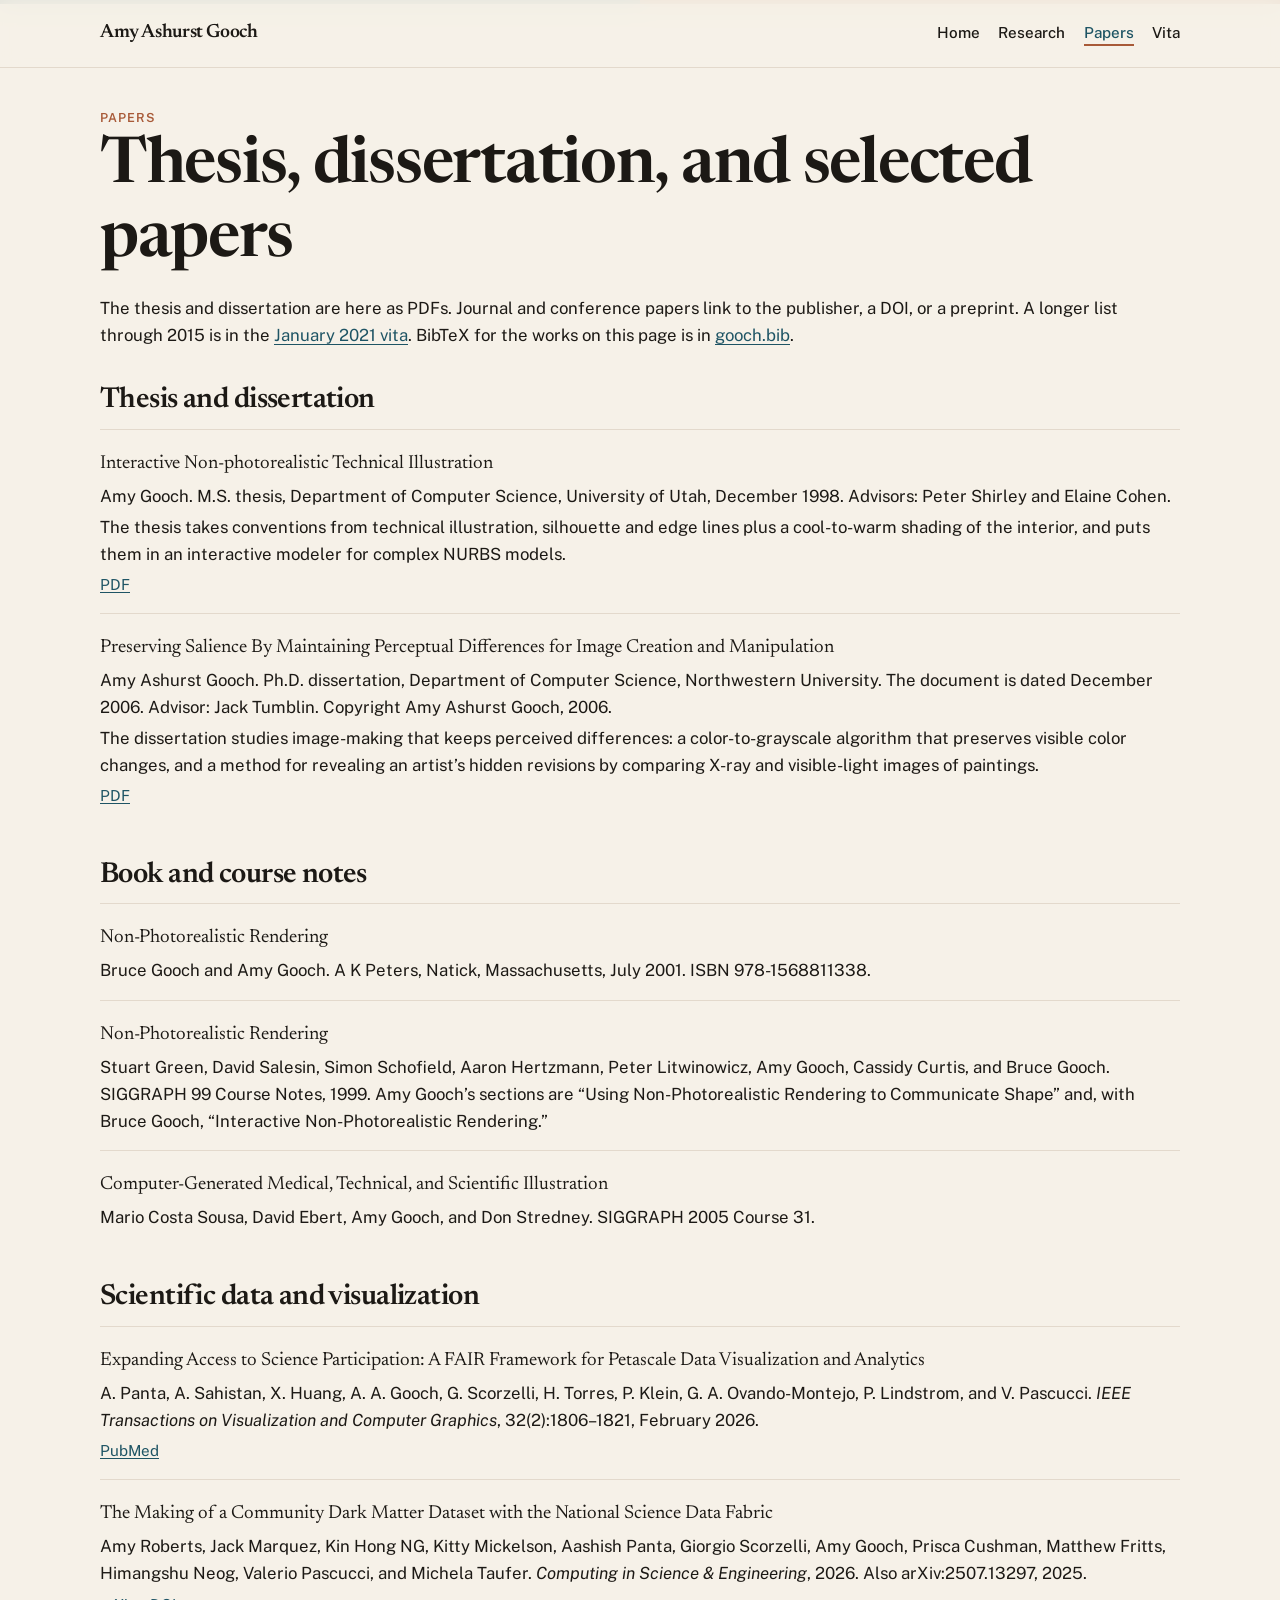
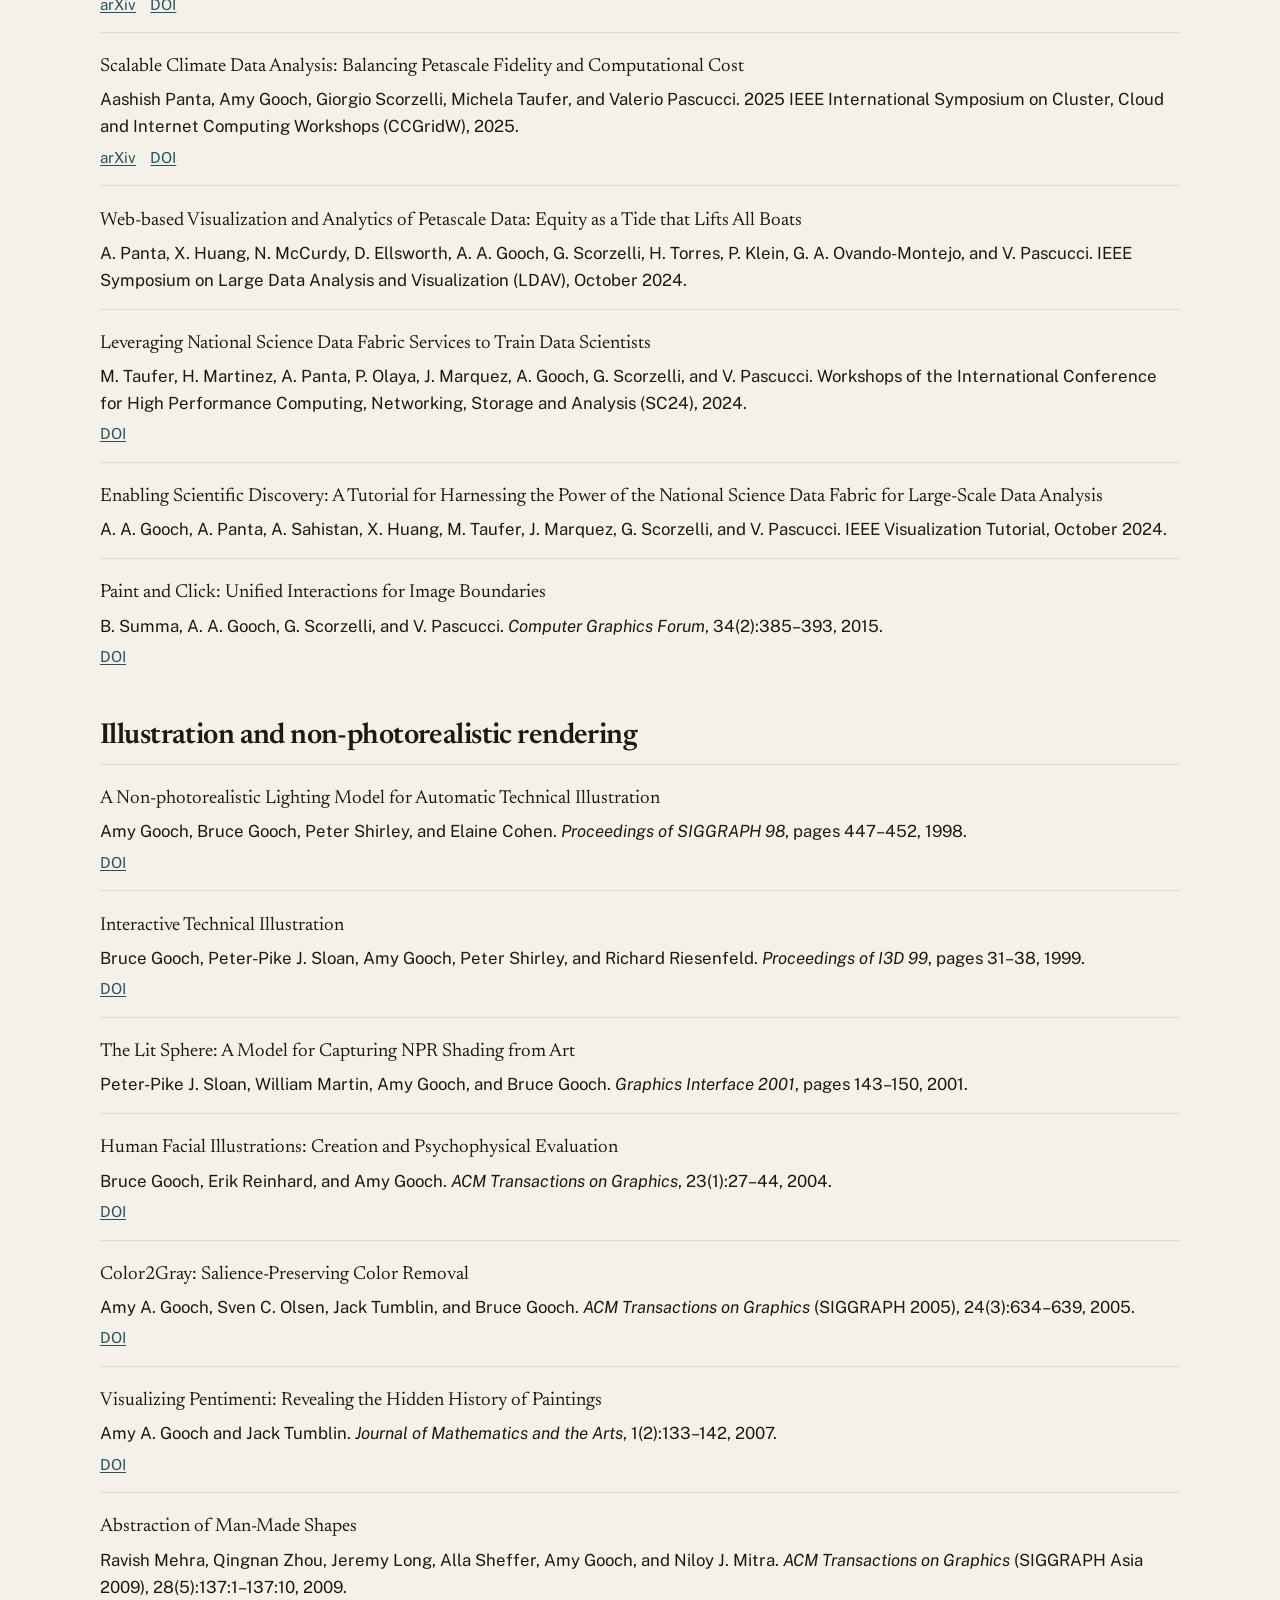
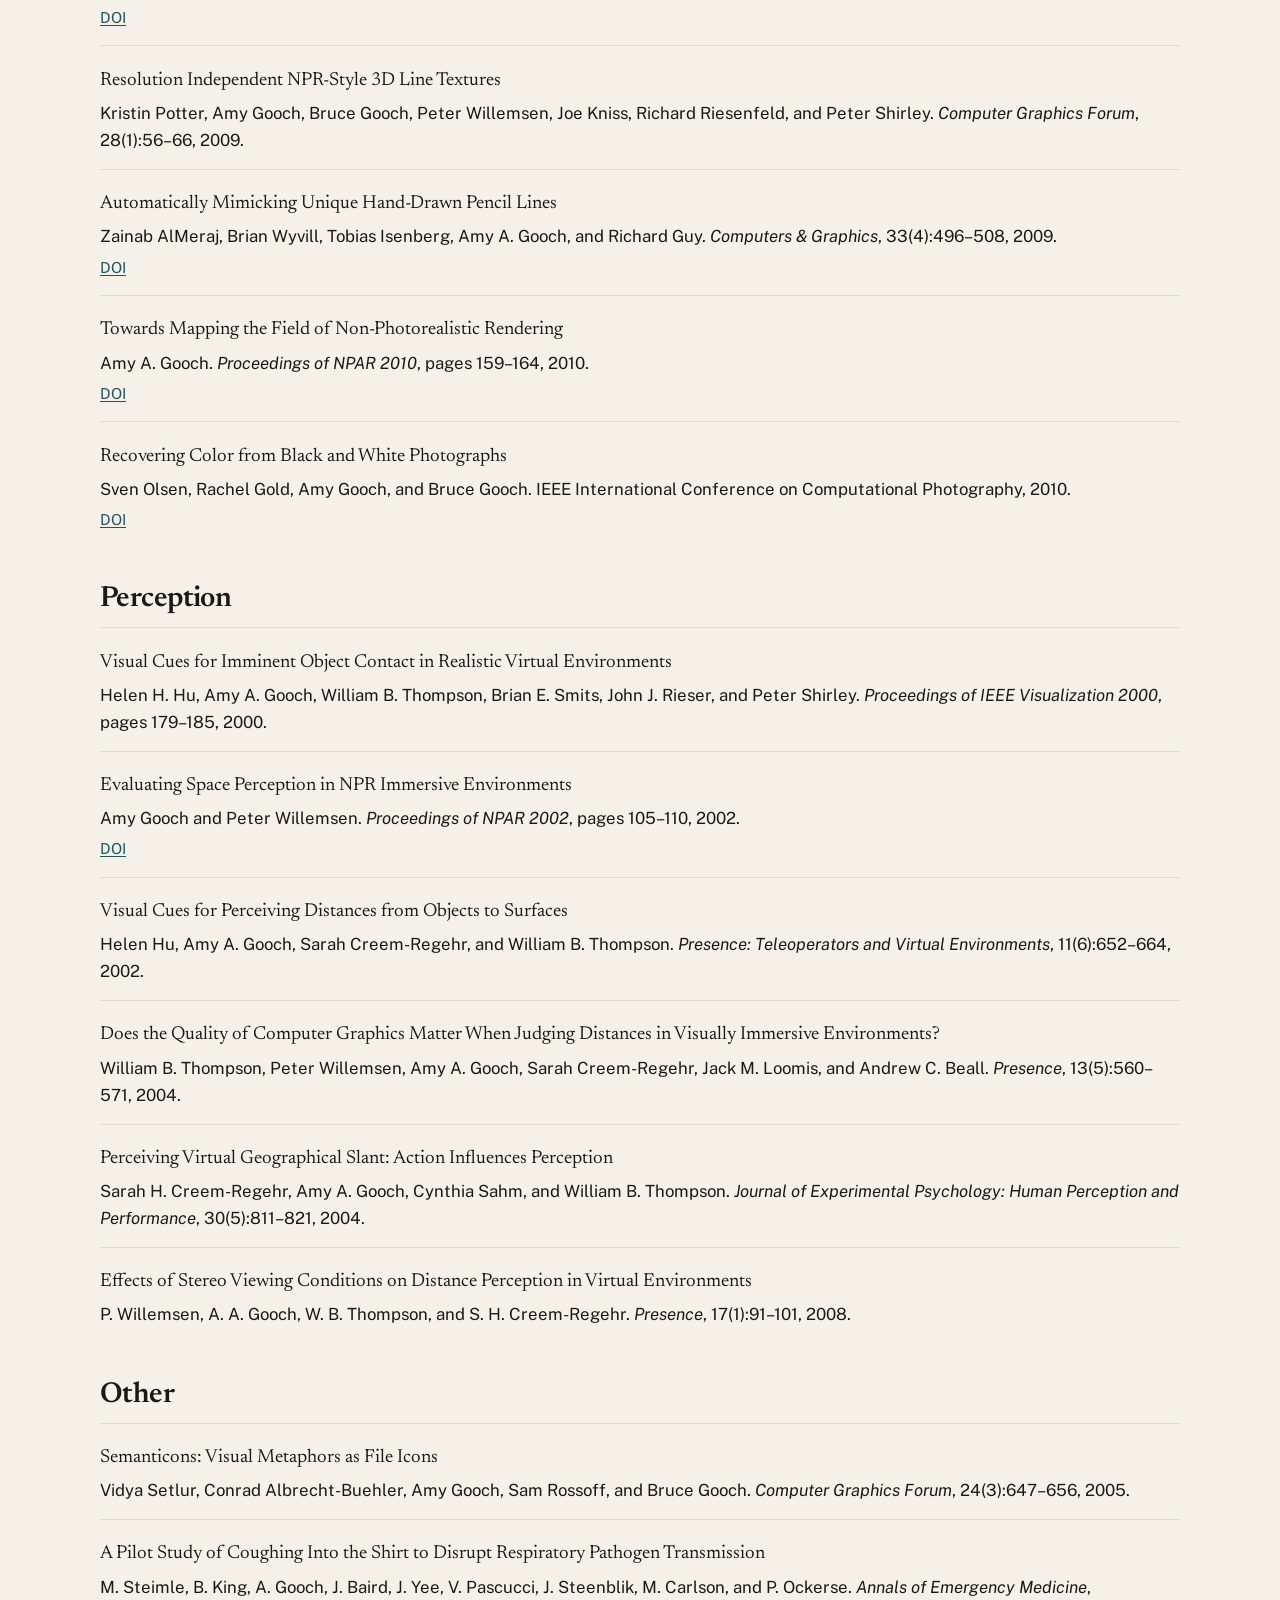
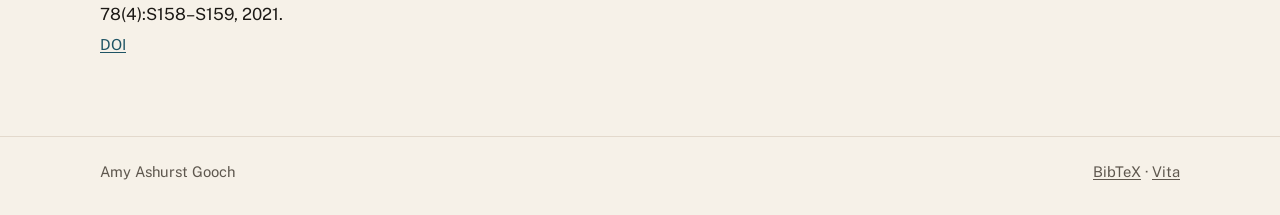
==== papers.html @ 5d3acbeb "Add a personal site with vita, research, thesis, and dissertation. The pages are static HTML so GitH" ====
<!DOCTYPE html>
<html lang="en">
<head>
  <meta charset="utf-8">
  <meta name="viewport" content="width=device-width, initial-scale=1">
  <title>Papers · Amy Ashurst Gooch</title>
  <meta name="description" content="Thesis, dissertation, and selected papers of Amy Ashurst Gooch.">
  <link rel="icon" href="favicon.svg" type="image/svg+xml">
  <link rel="preconnect" href="https://fonts.googleapis.com">
  <link rel="preconnect" href="https://fonts.gstatic.com" crossorigin>
  <link href="https://fonts.googleapis.com/css2?family=Newsreader:ital,opsz,wght@0,6..72,500;0,6..72,600;1,6..72,480&family=Public+Sans:ital,wght@0,400;0,500;0,600;1,400&display=swap" rel="stylesheet">
  <link rel="stylesheet" href="css/site.css">
</head>
<body>
  <a class="skip" href="#content">Skip to content</a>
  <header class="site-header">
    <div class="wrap">
      <a class="brand" href="index.html">Amy Ashurst Gooch</a>
      <nav>
        <a href="index.html">Home</a>
        <a href="research.html">Research</a>
        <a href="papers.html" aria-current="page">Papers</a>
        <a href="vita.html">Vita</a>
      </nav>
    </div>
  </header>

  <main id="content">
    <div class="wrap">
      <p class="kicker">Papers</p>
      <h1>Thesis, dissertation, and selected papers</h1>
      <p>The thesis and dissertation are here as PDFs. Journal and conference papers link to the publisher, a DOI, or a preprint. A longer list through 2015 is in the <a href="files/AmyGooch_Vita_January2021.pdf">January 2021 vita</a>. BibTeX for the works on this page is in <a href="papers/gooch.bib">gooch.bib</a>.</p>

      <h2 id="theses">Thesis and dissertation</h2>

      <article class="paper">
        <p class="title">Interactive Non-photorealistic Technical Illustration</p>
        <p>Amy Gooch. M.S. thesis, Department of Computer Science, University of Utah, December 1998. Advisors: Peter Shirley and Elaine Cohen.</p>
        <p>The thesis takes conventions from technical illustration, silhouette and edge lines plus a cool-to-warm shading of the interior, and puts them in an interactive modeler for complex NURBS models.</p>
        <p class="links"><a href="papers/Gooch_MS_Thesis_1998.pdf">PDF</a></p>
      </article>

      <article class="paper">
        <p class="title">Preserving Salience By Maintaining Perceptual Differences for Image Creation and Manipulation</p>
        <p>Amy Ashurst Gooch. Ph.D. dissertation, Department of Computer Science, Northwestern University. The document is dated December 2006. Advisor: Jack Tumblin. Copyright Amy Ashurst Gooch, 2006.</p>
        <p>The dissertation studies image-making that keeps perceived differences: a color-to-grayscale algorithm that preserves visible color changes, and a method for revealing an artist’s hidden revisions by comparing X-ray and visible-light images of paintings.</p>
        <p class="links"><a href="papers/Gooch_PhD_Dissertation_2006.pdf">PDF</a></p>
      </article>

      <h2 id="books">Book and course notes</h2>

      <article class="paper">
        <p class="title">Non-Photorealistic Rendering</p>
        <p>Bruce Gooch and Amy Gooch. A K Peters, Natick, Massachusetts, July 2001. ISBN 978-1568811338.</p>
      </article>

      <article class="paper">
        <p class="title">Non-Photorealistic Rendering</p>
        <p>Stuart Green, David Salesin, Simon Schofield, Aaron Hertzmann, Peter Litwinowicz, Amy Gooch, Cassidy Curtis, and Bruce Gooch. SIGGRAPH 99 Course Notes, 1999. Amy Gooch’s sections are “Using Non-Photorealistic Rendering to Communicate Shape” and, with Bruce Gooch, “Interactive Non-Photorealistic Rendering.”</p>
      </article>

      <article class="paper">
        <p class="title">Computer-Generated Medical, Technical, and Scientific Illustration</p>
        <p>Mario Costa Sousa, David Ebert, Amy Gooch, and Don Stredney. SIGGRAPH 2005 Course 31.</p>
      </article>

      <h2 id="data">Scientific data and visualization</h2>

      <article class="paper">
        <p class="title">Expanding Access to Science Participation: A FAIR Framework for Petascale Data Visualization and Analytics</p>
        <p>A. Panta, A. Sahistan, X. Huang, A. A. Gooch, G. Scorzelli, H. Torres, P. Klein, G. A. Ovando-Montejo, P. Lindstrom, and V. Pascucci. <em>IEEE Transactions on Visualization and Computer Graphics</em>, 32(2):1806–1821, February 2026.</p>
        <p class="links"><a href="https://pubmed.ncbi.nlm.nih.gov/41379926/">PubMed</a></p>
      </article>

      <article class="paper">
        <p class="title">The Making of a Community Dark Matter Dataset with the National Science Data Fabric</p>
        <p>Amy Roberts, Jack Marquez, Kin Hong NG, Kitty Mickelson, Aashish Panta, Giorgio Scorzelli, Amy Gooch, Prisca Cushman, Matthew Fritts, Himangshu Neog, Valerio Pascucci, and Michela Taufer. <em>Computing in Science &amp; Engineering</em>, 2026. Also arXiv:2507.13297, 2025.</p>
        <p class="links"><a href="https://arxiv.org/abs/2507.13297">arXiv</a><a href="https://doi.org/10.1109/mcse.2026.3708720">DOI</a></p>
      </article>

      <article class="paper">
        <p class="title">Scalable Climate Data Analysis: Balancing Petascale Fidelity and Computational Cost</p>
        <p>Aashish Panta, Amy Gooch, Giorgio Scorzelli, Michela Taufer, and Valerio Pascucci. 2025 IEEE International Symposium on Cluster, Cloud and Internet Computing Workshops (CCGridW), 2025.</p>
        <p class="links"><a href="https://arxiv.org/abs/2507.08006">arXiv</a><a href="https://doi.org/10.1109/CCGRIDW65158.2025.00048">DOI</a></p>
      </article>

      <article class="paper">
        <p class="title">Web-based Visualization and Analytics of Petascale Data: Equity as a Tide that Lifts All Boats</p>
        <p>A. Panta, X. Huang, N. McCurdy, D. Ellsworth, A. A. Gooch, G. Scorzelli, H. Torres, P. Klein, G. A. Ovando-Montejo, and V. Pascucci. IEEE Symposium on Large Data Analysis and Visualization (LDAV), October 2024.</p>
      </article>

      <article class="paper">
        <p class="title">Leveraging National Science Data Fabric Services to Train Data Scientists</p>
        <p>M. Taufer, H. Martinez, A. Panta, P. Olaya, J. Marquez, A. Gooch, G. Scorzelli, and V. Pascucci. Workshops of the International Conference for High Performance Computing, Networking, Storage and Analysis (SC24), 2024.</p>
        <p class="links"><a href="https://doi.org/10.1109/SCW63240.2024.00053">DOI</a></p>
      </article>

      <article class="paper">
        <p class="title">Enabling Scientific Discovery: A Tutorial for Harnessing the Power of the National Science Data Fabric for Large-Scale Data Analysis</p>
        <p>A. A. Gooch, A. Panta, A. Sahistan, X. Huang, M. Taufer, J. Marquez, G. Scorzelli, and V. Pascucci. IEEE Visualization Tutorial, October 2024.</p>
      </article>

      <article class="paper">
        <p class="title">Paint and Click: Unified Interactions for Image Boundaries</p>
        <p>B. Summa, A. A. Gooch, G. Scorzelli, and V. Pascucci. <em>Computer Graphics Forum</em>, 34(2):385–393, 2015.</p>
        <p class="links"><a href="https://doi.org/10.1111/cgf.12568">DOI</a></p>
      </article>

      <h2 id="npr">Illustration and non-photorealistic rendering</h2>

      <article class="paper">
        <p class="title">A Non-photorealistic Lighting Model for Automatic Technical Illustration</p>
        <p>Amy Gooch, Bruce Gooch, Peter Shirley, and Elaine Cohen. <em>Proceedings of SIGGRAPH 98</em>, pages 447–452, 1998.</p>
        <p class="links"><a href="https://doi.org/10.1145/280814.280950">DOI</a></p>
      </article>

      <article class="paper">
        <p class="title">Interactive Technical Illustration</p>
        <p>Bruce Gooch, Peter-Pike J. Sloan, Amy Gooch, Peter Shirley, and Richard Riesenfeld. <em>Proceedings of I3D 99</em>, pages 31–38, 1999.</p>
        <p class="links"><a href="https://doi.org/10.1145/300523.300526">DOI</a></p>
      </article>

      <article class="paper">
        <p class="title">The Lit Sphere: A Model for Capturing NPR Shading from Art</p>
        <p>Peter-Pike J. Sloan, William Martin, Amy Gooch, and Bruce Gooch. <em>Graphics Interface 2001</em>, pages 143–150, 2001.</p>
      </article>

      <article class="paper">
        <p class="title">Human Facial Illustrations: Creation and Psychophysical Evaluation</p>
        <p>Bruce Gooch, Erik Reinhard, and Amy Gooch. <em>ACM Transactions on Graphics</em>, 23(1):27–44, 2004.</p>
        <p class="links"><a href="https://doi.org/10.1145/966131.966133">DOI</a></p>
      </article>

      <article class="paper">
        <p class="title">Color2Gray: Salience-Preserving Color Removal</p>
        <p>Amy A. Gooch, Sven C. Olsen, Jack Tumblin, and Bruce Gooch. <em>ACM Transactions on Graphics</em> (SIGGRAPH 2005), 24(3):634–639, 2005.</p>
        <p class="links"><a href="https://doi.org/10.1145/1073204.1073241">DOI</a></p>
      </article>

      <article class="paper">
        <p class="title">Visualizing Pentimenti: Revealing the Hidden History of Paintings</p>
        <p>Amy A. Gooch and Jack Tumblin. <em>Journal of Mathematics and the Arts</em>, 1(2):133–142, 2007.</p>
        <p class="links"><a href="https://doi.org/10.1080/17513470701508946">DOI</a></p>
      </article>

      <article class="paper">
        <p class="title">Abstraction of Man-Made Shapes</p>
        <p>Ravish Mehra, Qingnan Zhou, Jeremy Long, Alla Sheffer, Amy Gooch, and Niloy J. Mitra. <em>ACM Transactions on Graphics</em> (SIGGRAPH Asia 2009), 28(5):137:1–137:10, 2009.</p>
        <p class="links"><a href="https://doi.org/10.1145/1618452.1618483">DOI</a></p>
      </article>

      <article class="paper">
        <p class="title">Resolution Independent NPR-Style 3D Line Textures</p>
        <p>Kristin Potter, Amy Gooch, Bruce Gooch, Peter Willemsen, Joe Kniss, Richard Riesenfeld, and Peter Shirley. <em>Computer Graphics Forum</em>, 28(1):56–66, 2009.</p>
      </article>

      <article class="paper">
        <p class="title">Automatically Mimicking Unique Hand-Drawn Pencil Lines</p>
        <p>Zainab AlMeraj, Brian Wyvill, Tobias Isenberg, Amy A. Gooch, and Richard Guy. <em>Computers &amp; Graphics</em>, 33(4):496–508, 2009.</p>
        <p class="links"><a href="https://doi.org/10.1016/j.cag.2009.04.004">DOI</a></p>
      </article>

      <article class="paper">
        <p class="title">Towards Mapping the Field of Non-Photorealistic Rendering</p>
        <p>Amy A. Gooch. <em>Proceedings of NPAR 2010</em>, pages 159–164, 2010.</p>
        <p class="links"><a href="https://doi.org/10.1145/1809939.1809958">DOI</a></p>
      </article>

      <article class="paper">
        <p class="title">Recovering Color from Black and White Photographs</p>
        <p>Sven Olsen, Rachel Gold, Amy Gooch, and Bruce Gooch. IEEE International Conference on Computational Photography, 2010.</p>
        <p class="links"><a href="https://doi.org/10.1109/ICCPHOT.2010.5585088">DOI</a></p>
      </article>

      <h2 id="perception">Perception</h2>

      <article class="paper">
        <p class="title">Visual Cues for Imminent Object Contact in Realistic Virtual Environments</p>
        <p>Helen H. Hu, Amy A. Gooch, William B. Thompson, Brian E. Smits, John J. Rieser, and Peter Shirley. <em>Proceedings of IEEE Visualization 2000</em>, pages 179–185, 2000.</p>
      </article>

      <article class="paper">
        <p class="title">Evaluating Space Perception in NPR Immersive Environments</p>
        <p>Amy Gooch and Peter Willemsen. <em>Proceedings of NPAR 2002</em>, pages 105–110, 2002.</p>
        <p class="links"><a href="https://doi.org/10.1145/508530.508549">DOI</a></p>
      </article>

      <article class="paper">
        <p class="title">Visual Cues for Perceiving Distances from Objects to Surfaces</p>
        <p>Helen Hu, Amy A. Gooch, Sarah Creem-Regehr, and William B. Thompson. <em>Presence: Teleoperators and Virtual Environments</em>, 11(6):652–664, 2002.</p>
      </article>

      <article class="paper">
        <p class="title">Does the Quality of Computer Graphics Matter When Judging Distances in Visually Immersive Environments?</p>
        <p>William B. Thompson, Peter Willemsen, Amy A. Gooch, Sarah Creem-Regehr, Jack M. Loomis, and Andrew C. Beall. <em>Presence</em>, 13(5):560–571, 2004.</p>
      </article>

      <article class="paper">
        <p class="title">Perceiving Virtual Geographical Slant: Action Influences Perception</p>
        <p>Sarah H. Creem-Regehr, Amy A. Gooch, Cynthia Sahm, and William B. Thompson. <em>Journal of Experimental Psychology: Human Perception and Performance</em>, 30(5):811–821, 2004.</p>
      </article>

      <article class="paper">
        <p class="title">Effects of Stereo Viewing Conditions on Distance Perception in Virtual Environments</p>
        <p>P. Willemsen, A. A. Gooch, W. B. Thompson, and S. H. Creem-Regehr. <em>Presence</em>, 17(1):91–101, 2008.</p>
      </article>

      <h2 id="other">Other</h2>

      <article class="paper">
        <p class="title">Semanticons: Visual Metaphors as File Icons</p>
        <p>Vidya Setlur, Conrad Albrecht-Buehler, Amy Gooch, Sam Rossoff, and Bruce Gooch. <em>Computer Graphics Forum</em>, 24(3):647–656, 2005.</p>
      </article>

      <article class="paper">
        <p class="title">A Pilot Study of Coughing Into the Shirt to Disrupt Respiratory Pathogen Transmission</p>
        <p>M. Steimle, B. King, A. Gooch, J. Baird, J. Yee, V. Pascucci, J. Steenblik, M. Carlson, and P. Ockerse. <em>Annals of Emergency Medicine</em>, 78(4):S158–S159, 2021.</p>
        <p class="links"><a href="https://doi.org/10.1016/j.annemergmed.2021.09.409">DOI</a></p>
      </article>
    </div>
  </main>

  <footer>
    <div class="wrap">
      <span>Amy Ashurst Gooch</span>
      <span><a href="papers/gooch.bib">BibTeX</a> · <a href="vita.html">Vita</a></span>
    </div>
  </footer>
</body>
</html>
---- css/site.css ----
:root {
  --ink: #1c1915;
  --muted: #5e574e;
  --paper: #f6f1e8;
  --card: #fffdf8;
  --line: #e3d9cc;
  --cool: #1e5464;
  --warm: #a85a38;
  --cool-soft: #e7f0f2;
  --shadow: 0 16px 40px rgba(48, 32, 16, 0.06);
  --serif: "Newsreader", "Iowan Old Style", Palatino, "Palatino Linotype", serif;
  --sans: "Public Sans", "Avenir Next", "Segoe UI", sans-serif;
  --max: 1080px;
}

* { box-sizing: border-box; }

html { scroll-behavior: smooth; }

body {
  margin: 0;
  color: var(--ink);
  background:
    linear-gradient(90deg, var(--cool) 0 50%, var(--warm) 50% 100%) top / 100% 4px no-repeat,
    var(--paper);
  font-family: var(--sans);
  font-size: 1.05rem;
  line-height: 1.6;
}

a { color: var(--cool); text-underline-offset: 0.16em; }
a:hover { color: var(--warm); }

img { max-width: 100%; height: auto; display: block; }

.skip {
  position: absolute;
  left: 1rem;
  top: -4rem;
  background: var(--ink);
  color: white;
  padding: 0.5rem 0.8rem;
  z-index: 10;
}
.skip:focus { top: 0.5rem; }

.wrap {
  width: min(var(--max), calc(100% - 2.4rem));
  margin: 0 auto;
}

.site-header {
  position: sticky;
  top: 0;
  z-index: 5;
  background: rgba(246, 241, 232, 0.92);
  backdrop-filter: blur(10px);
  border-bottom: 1px solid var(--line);
}

.site-header .wrap {
  display: flex;
  align-items: center;
  justify-content: space-between;
  gap: 1rem;
  min-height: 4.2rem;
}

.brand {
  font-family: var(--serif);
  font-weight: 600;
  color: var(--ink);
  text-decoration: none;
  letter-spacing: -0.02em;
  font-size: 1.2rem;
}

nav { display: flex; gap: 1.15rem; flex-wrap: wrap; }
nav a {
  color: var(--ink);
  text-decoration: none;
  font-size: 0.95rem;
  font-weight: 500;
}
nav a[aria-current="page"] {
  color: var(--cool);
  box-shadow: inset 0 -2px 0 var(--warm);
}

main { padding: 2.5rem 0 4rem; }

h1, h2, h3 {
  font-family: var(--serif);
  font-weight: 600;
  letter-spacing: -0.02em;
  line-height: 1.15;
}

h1 { font-size: clamp(2.4rem, 5vw, 4.2rem); margin: 0.2rem 0 0.6rem; }
h2 { font-size: 1.8rem; margin: 2.2rem 0 0.7rem; }
h3 { font-size: 1.25rem; margin: 1.4rem 0 0.4rem; }

.kicker {
  margin: 0;
  color: var(--warm);
  font-weight: 600;
  letter-spacing: 0.08em;
  text-transform: uppercase;
  font-size: 0.78rem;
}

.lede, .role { font-family: var(--serif); font-size: 1.35rem; line-height: 1.4; }
.role { margin: 0 0 1rem; color: var(--muted); }

.hero {
  display: grid;
  grid-template-columns: 220px 1fr;
  gap: 2.2rem;
  align-items: start;
}

.portrait {
  width: 220px;
  border-radius: 8px;
  box-shadow: var(--shadow);
  background: var(--card);
}

.contacts { display: flex; flex-wrap: wrap; gap: 0.4rem 1rem; margin: 1.1rem 0; }
.contacts a { font-weight: 500; }

.actions { display: flex; flex-wrap: wrap; gap: 0.6rem; margin-top: 0.4rem; }
.button {
  display: inline-block;
  background: var(--cool);
  color: white;
  text-decoration: none;
  padding: 0.55rem 0.9rem;
  border-radius: 999px;
  font-weight: 600;
  font-size: 0.95rem;
}
.button:hover { background: var(--ink); color: white; }
.button.secondary { background: transparent; color: var(--cool); border: 1px solid var(--cool); }
.button.secondary:hover { background: var(--cool); color: white; }

.cards, .doc-grid, .split {
  display: grid;
  gap: 1rem;
}
.cards, .doc-grid { grid-template-columns: repeat(3, 1fr); }
.split { grid-template-columns: 1fr 1fr; margin-top: 0.6rem; }

.card, .doc, .panel {
  background: var(--card);
  border: 1px solid var(--line);
  border-radius: 12px;
  padding: 1.1rem 1.2rem 1.2rem;
  box-shadow: var(--shadow);
}
.card h2, .panel h2, .doc h2 { margin-top: 0; }
.card p:last-child, .doc p:last-child { margin-bottom: 0; }

.triptych {
  margin: 1.4rem 0 0.4rem;
  display: grid;
  grid-template-columns: repeat(3, 1fr);
  gap: 0.7rem;
  background: var(--card);
  border: 1px solid var(--line);
  border-radius: 12px;
  padding: 0.8rem;
}
.triptych img { width: 100%; border-radius: 6px; }
.triptych figcaption, figure caption, .caption {
  color: var(--muted);
  font-size: 0.92rem;
}
.triptych div figcaption { margin-top: 0.35rem; text-align: center; font-size: 0.85rem; }
.figure-note { margin-top: 0.45rem; }

.wide-figure {
  margin: 1rem 0;
  background: var(--card);
  border: 1px solid var(--line);
  border-radius: 12px;
  padding: 0.8rem;
}
.wide-figure img { width: 100%; border-radius: 6px; }

.entry {
  display: grid;
  grid-template-columns: 9.5rem 1fr;
  gap: 1rem;
  padding: 0.95rem 0;
  border-top: 1px solid var(--line);
}
.when { color: var(--muted); font-variant-numeric: tabular-nums; font-size: 0.95rem; }
.entry h3 { margin: 0 0 0.15rem; }
.entry p { margin: 0.25rem 0 0; }
.where { color: var(--muted); }

.paper {
  padding: 0.95rem 0;
  border-top: 1px solid var(--line);
}
.paper p { margin: 0.25rem 0 0; }
.paper .links { margin-top: 0.35rem; font-size: 0.95rem; }
.paper .links a { margin-right: 0.9rem; white-space: nowrap; }
.title { font-family: var(--serif); font-size: 1.18rem; }

.note {
  background: var(--cool-soft);
  border-radius: 12px;
  padding: 0.9rem 1rem;
  color: var(--ink);
}

footer {
  border-top: 1px solid var(--line);
  padding: 1.4rem 0 2rem;
  color: var(--muted);
  font-size: 0.92rem;
}
footer .wrap { display: flex; justify-content: space-between; gap: 1rem; flex-wrap: wrap; }
footer a { color: var(--muted); }

@media (max-width: 800px) {
  .hero, .cards, .doc-grid, .split, .triptych, .entry {
    grid-template-columns: 1fr;
  }
  .portrait { width: min(220px, 60%); }
  .site-header .wrap { align-items: flex-start; flex-direction: column; padding: 0.7rem 0; }
}

@media print {
  .site-header, footer, .actions, .skip { display: none; }
  body { background: white; }
  a { color: black; text-decoration: none; }
}
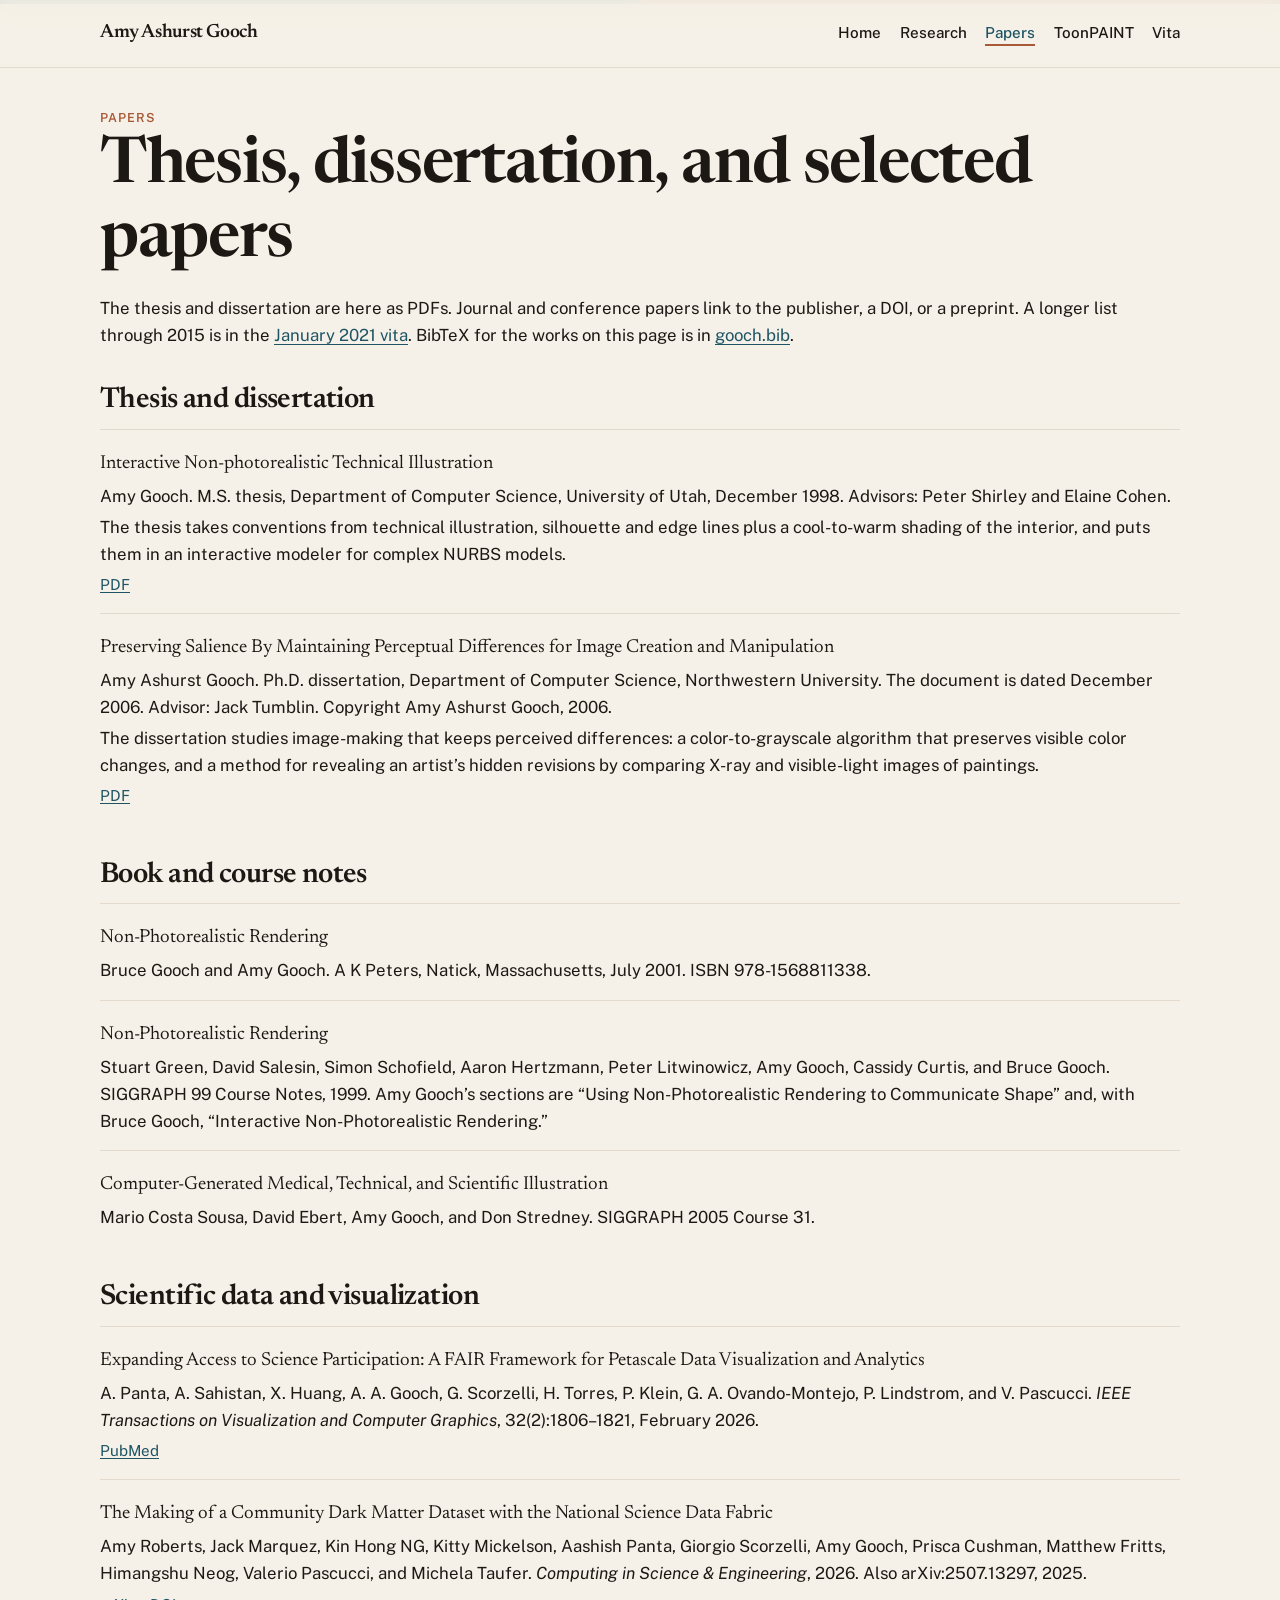
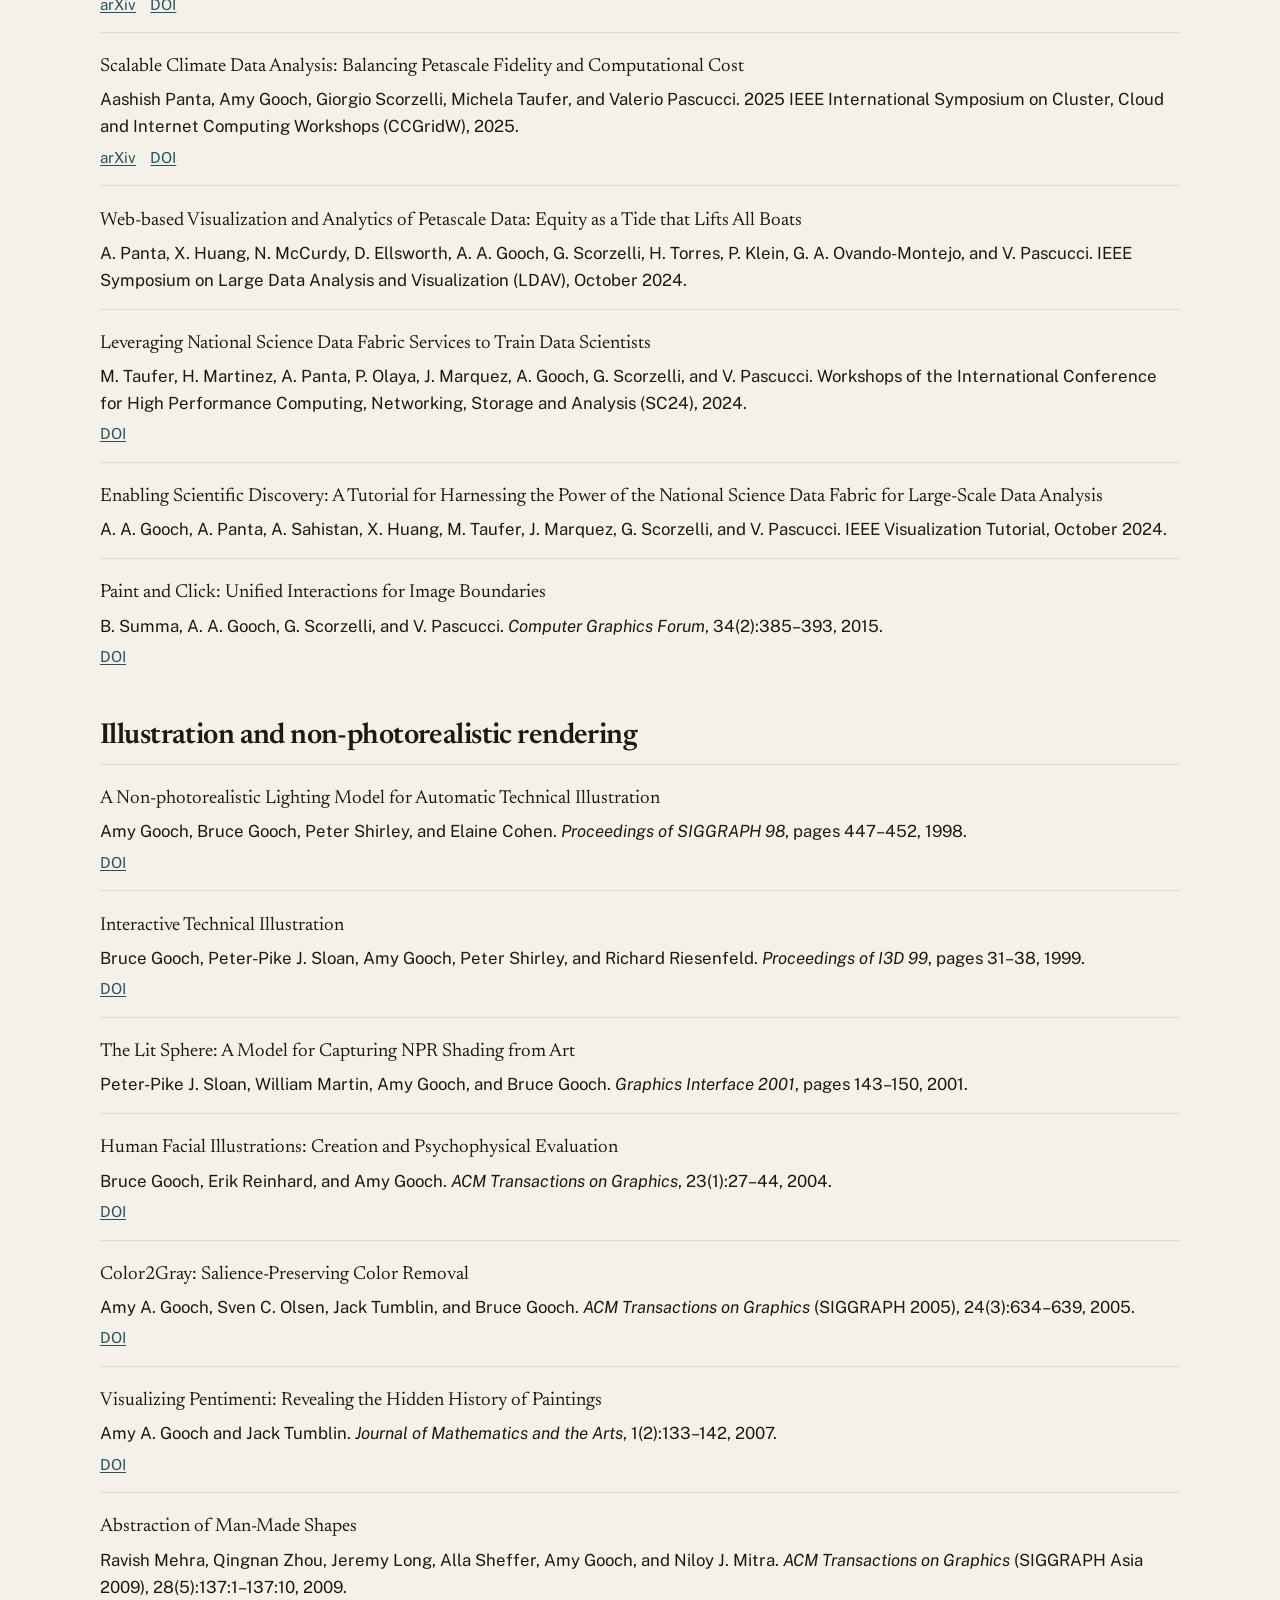
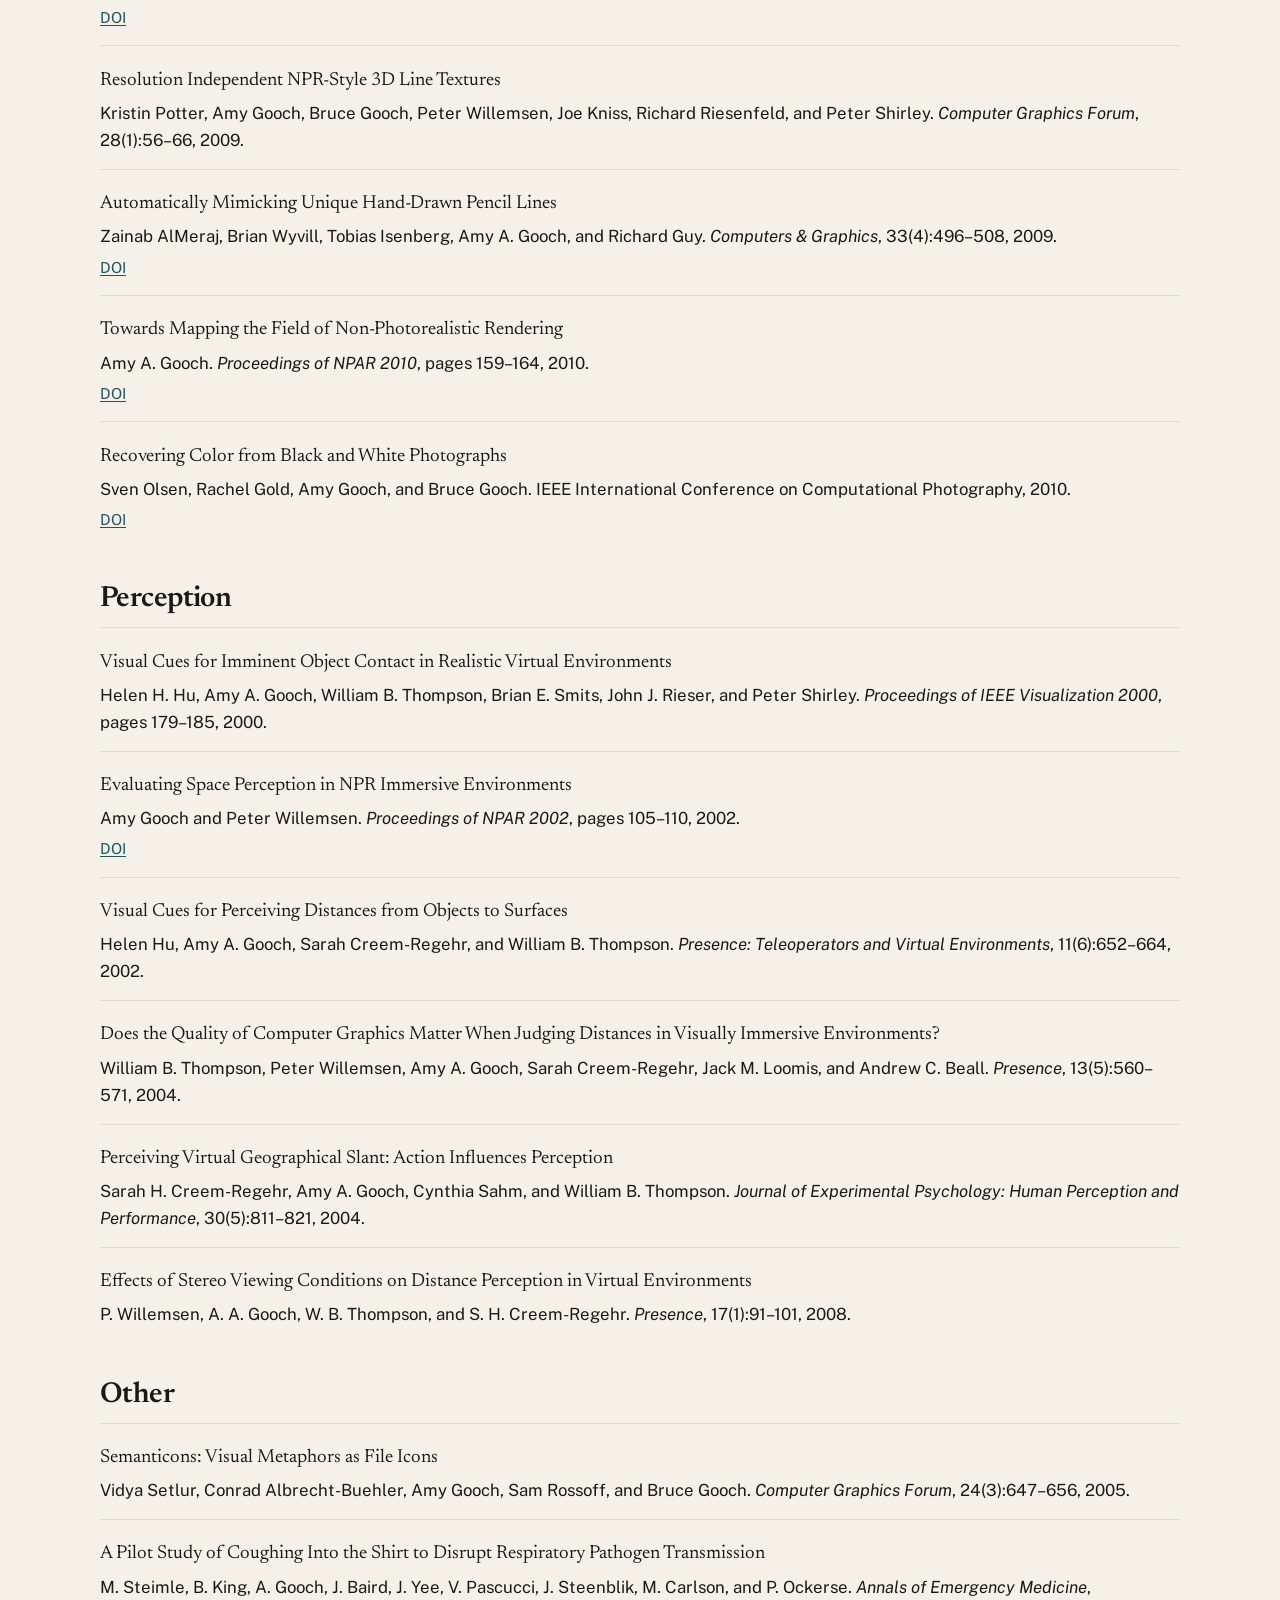
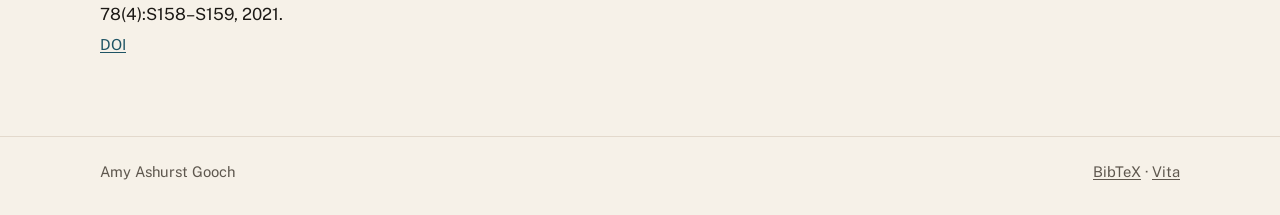
==== commit 5f7d777c: "Add a ToonPAINT page to the site navigation. The page describes the Insatiable Genius app and links " ====
--- a/papers.html
+++ b/papers.html
@@ -20,6 +20,7 @@
         <a href="index.html">Home</a>
         <a href="research.html">Research</a>
         <a href="papers.html" aria-current="page">Papers</a>
+        <a href="toonpaint.html">ToonPAINT</a>
         <a href="vita.html">Vita</a>
       </nav>
     </div>
--- a/css/site.css
+++ b/css/site.css
@@ -179,6 +179,23 @@
 .triptych div figcaption { margin-top: 0.35rem; text-align: center; font-size: 0.85rem; }
 .figure-note { margin-top: 0.45rem; }
 
+.shots {
+  display: grid;
+  grid-template-columns: repeat(2, minmax(0, 280px));
+  gap: 1.2rem;
+  margin: 1.2rem 0 0.4rem;
+}
+.shots img {
+  width: 100%;
+  border-radius: 22px;
+  border: 1px solid var(--line);
+  box-shadow: var(--shadow);
+  background: white;
+}
+.shots figcaption { margin-top: 0.45rem; }
+.features { margin: 0.4rem 0 0; padding-left: 1.15rem; }
+.features li { margin: 0.35rem 0; }
+
 .wide-figure {
   margin: 1rem 0;
   background: var(--card);
@@ -226,9 +243,10 @@
 footer a { color: var(--muted); }
 
 @media (max-width: 800px) {
-  .hero, .cards, .doc-grid, .split, .triptych, .entry {
+  .hero, .cards, .doc-grid, .split, .triptych, .entry, .shots {
     grid-template-columns: 1fr;
   }
+  .shots { max-width: 280px; }
   .portrait { width: min(220px, 60%); }
   .site-header .wrap { align-items: flex-start; flex-direction: column; padding: 0.7rem 0; }
 }
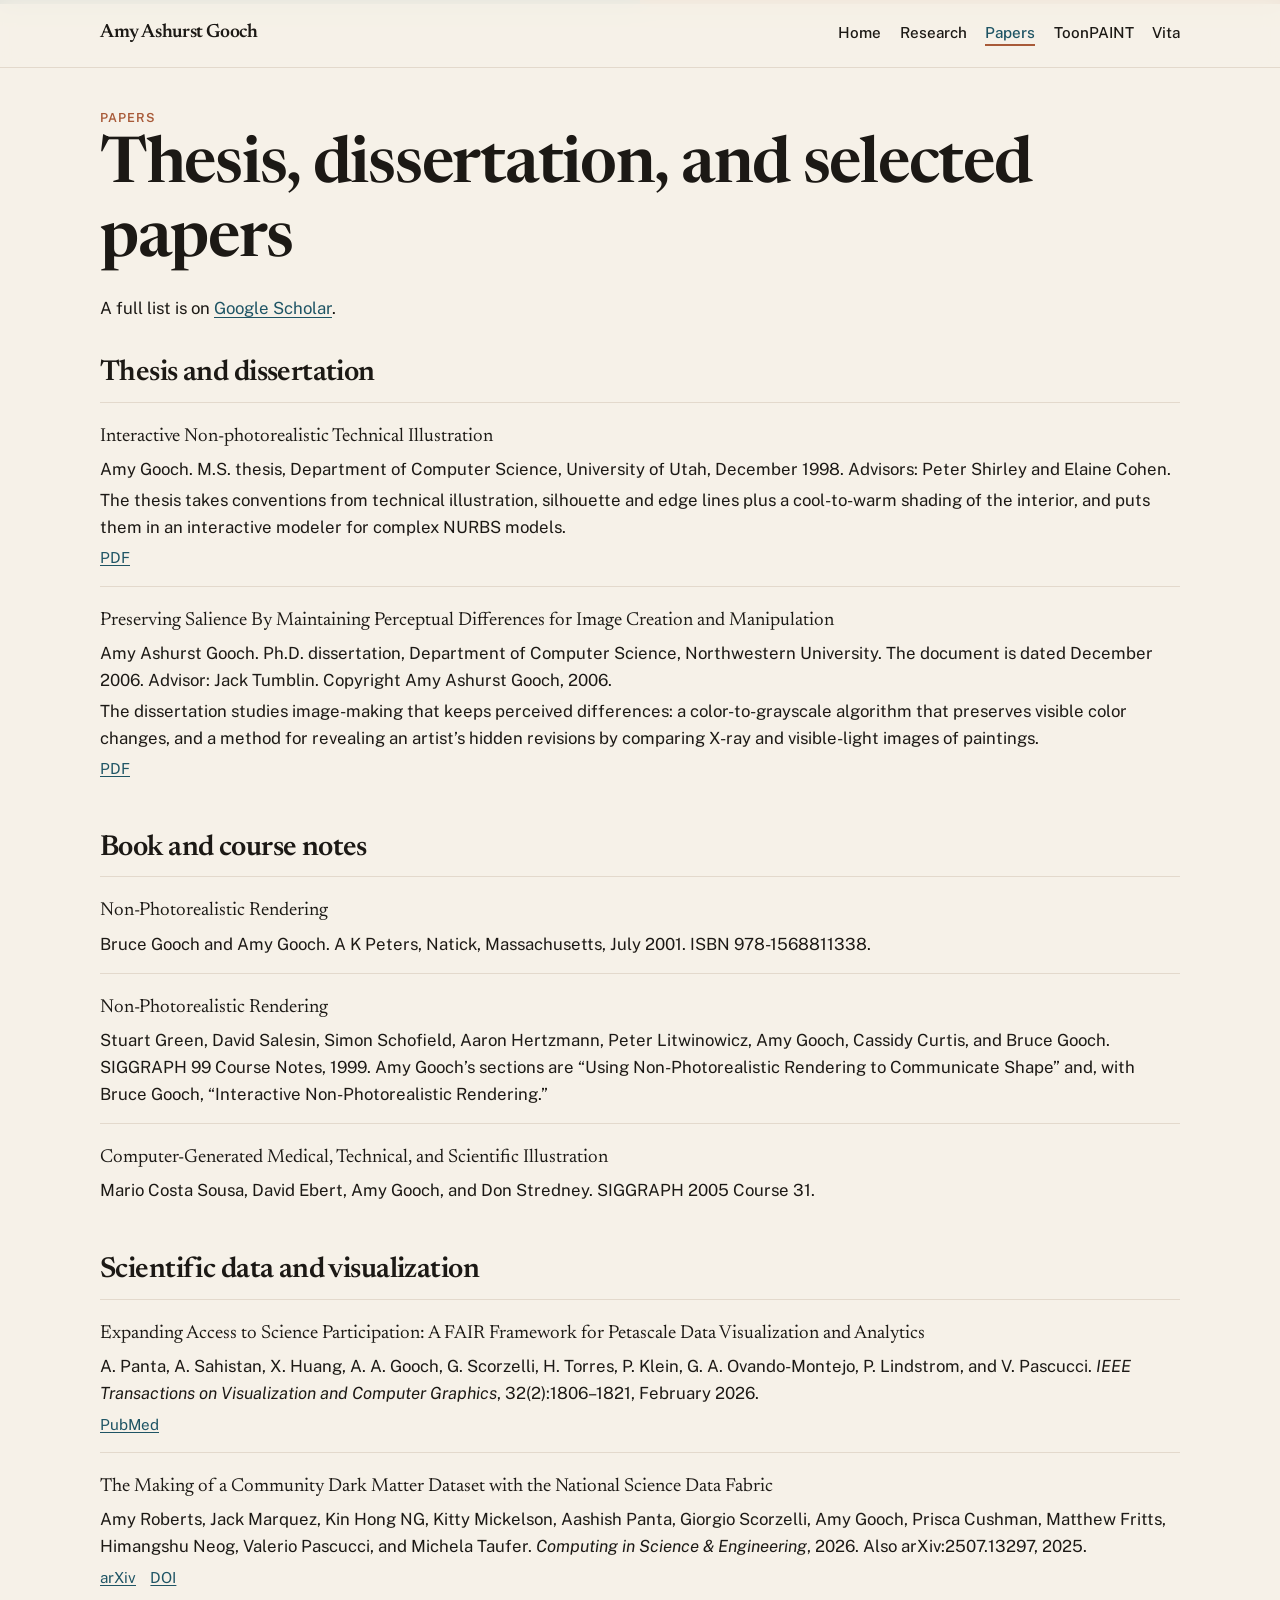
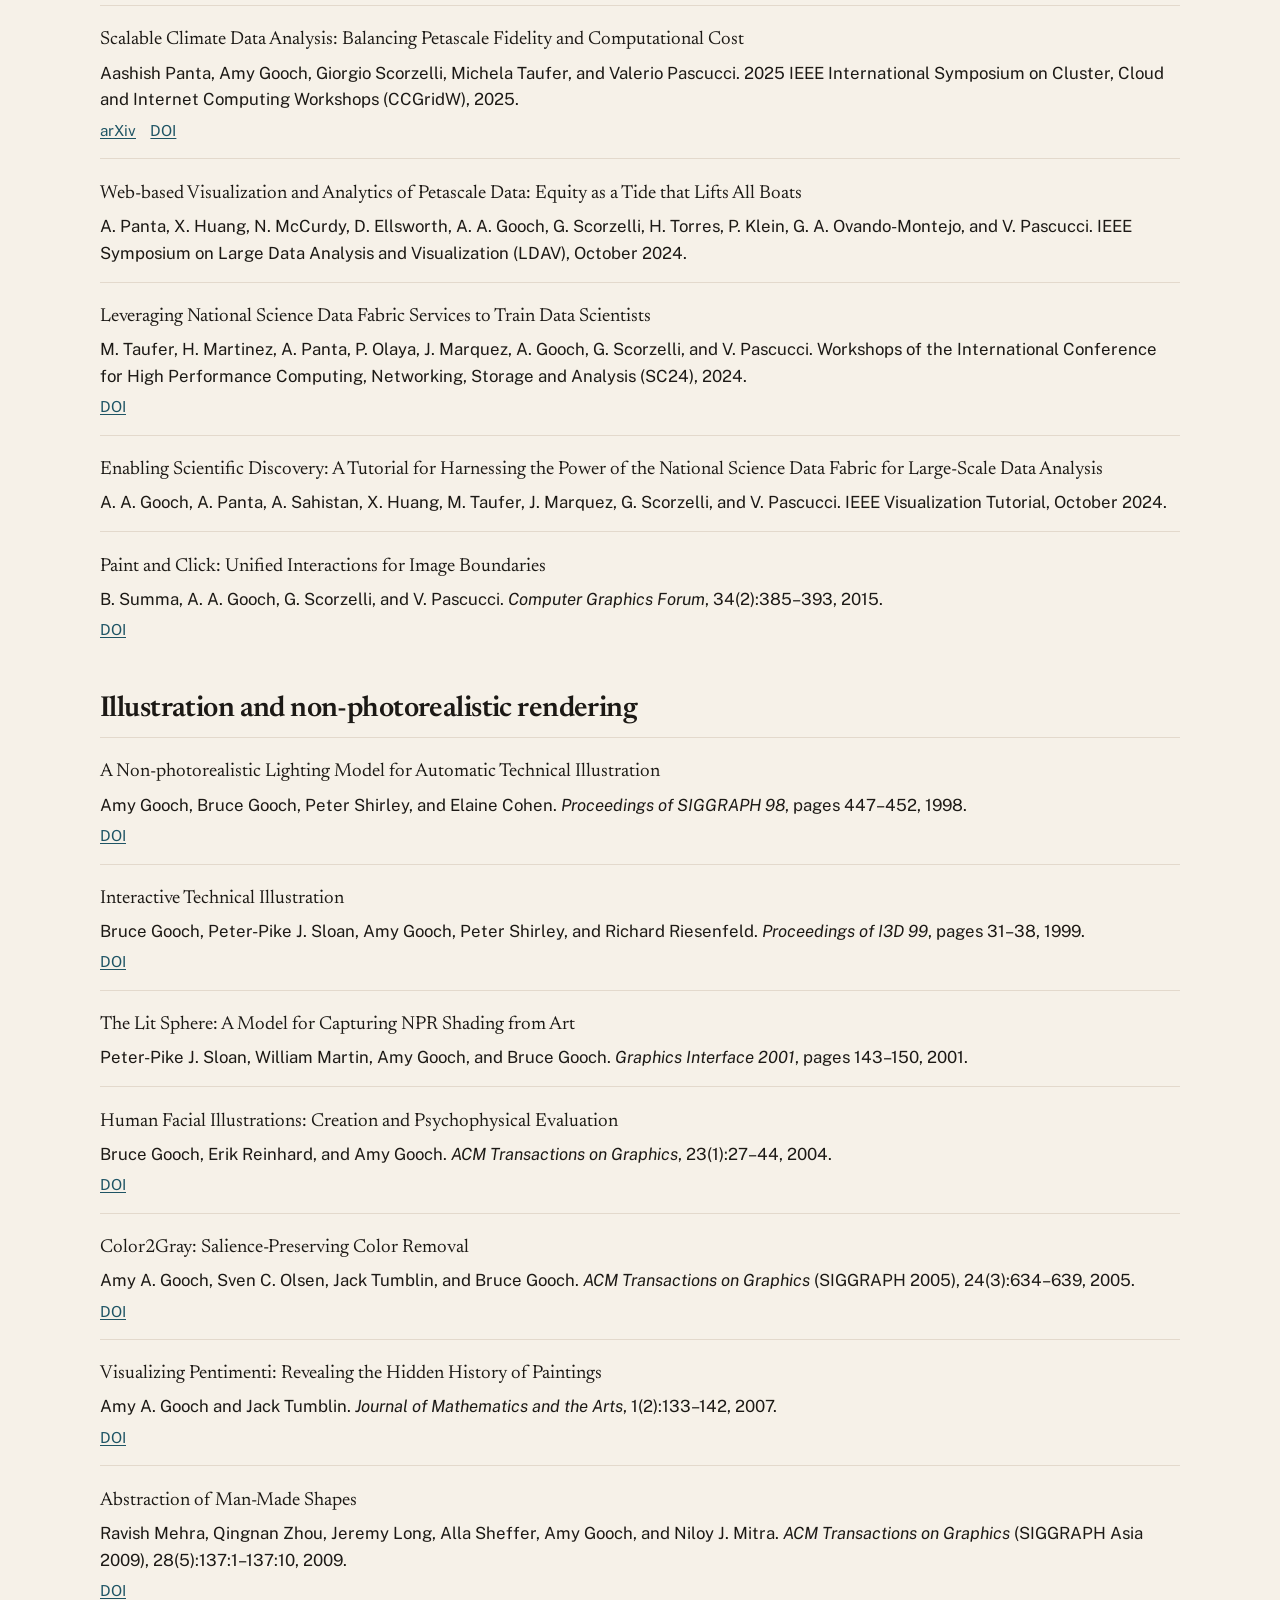
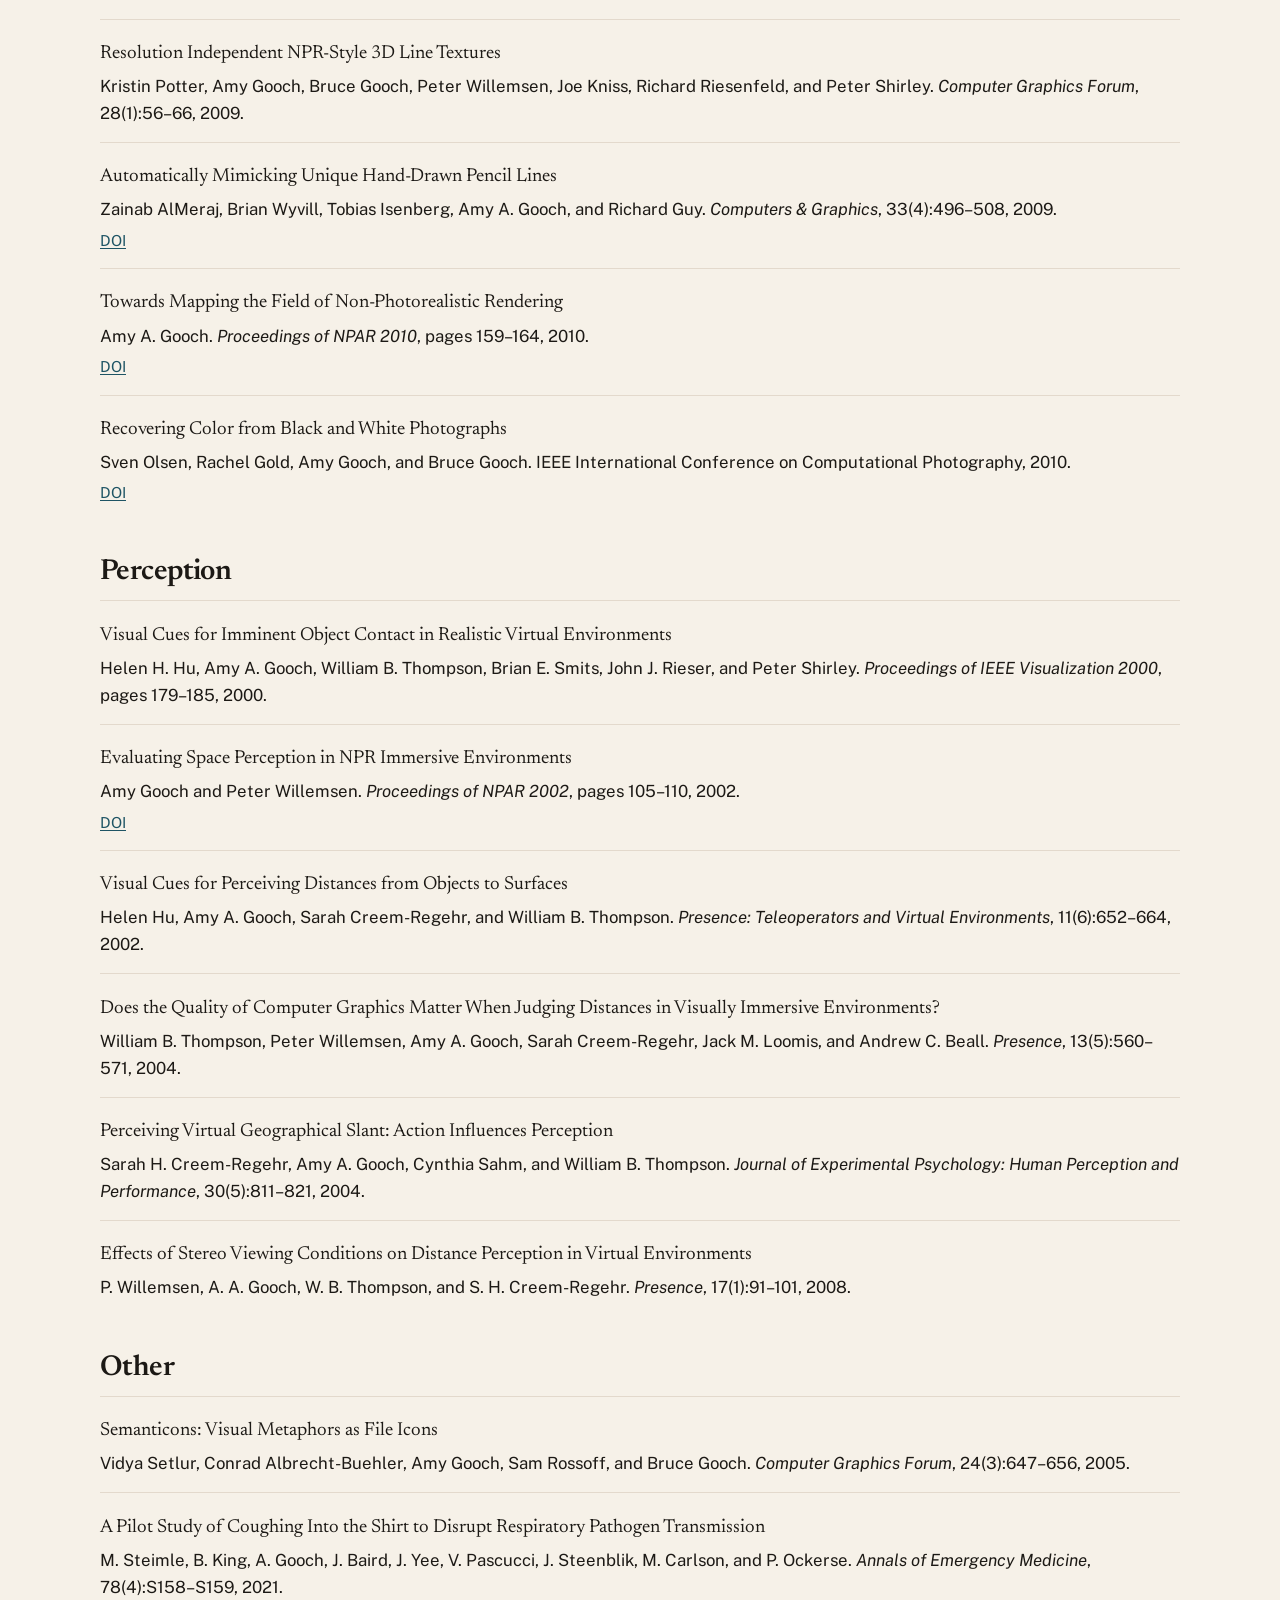
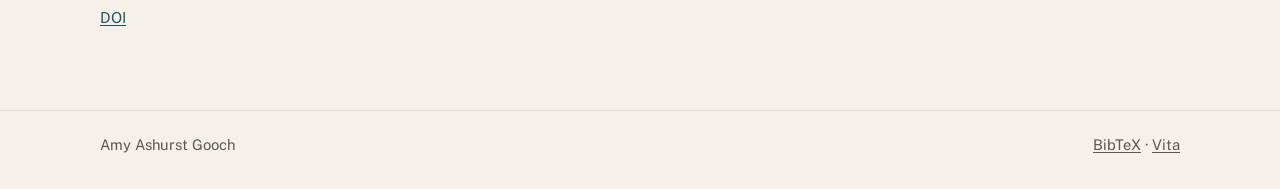
==== commit ea60755c: "Add the cool-to-warm figures and refresh the site copy. Co-authored-by: Cursor <cursoragent@cursor.c" ====
--- a/papers.html
+++ b/papers.html
@@ -30,7 +30,7 @@
     <div class="wrap">
       <p class="kicker">Papers</p>
       <h1>Thesis, dissertation, and selected papers</h1>
-      <p>The thesis and dissertation are here as PDFs. Journal and conference papers link to the publisher, a DOI, or a preprint. A longer list through 2015 is in the <a href="files/AmyGooch_Vita_January2021.pdf">January 2021 vita</a>. BibTeX for the works on this page is in <a href="papers/gooch.bib">gooch.bib</a>.</p>
+      <p>A full list is on <a href="https://scholar.google.com/citations?user=aF2aHtMAAAAJ">Google Scholar</a>.</p>
 
       <h2 id="theses">Thesis and dissertation</h2>
 
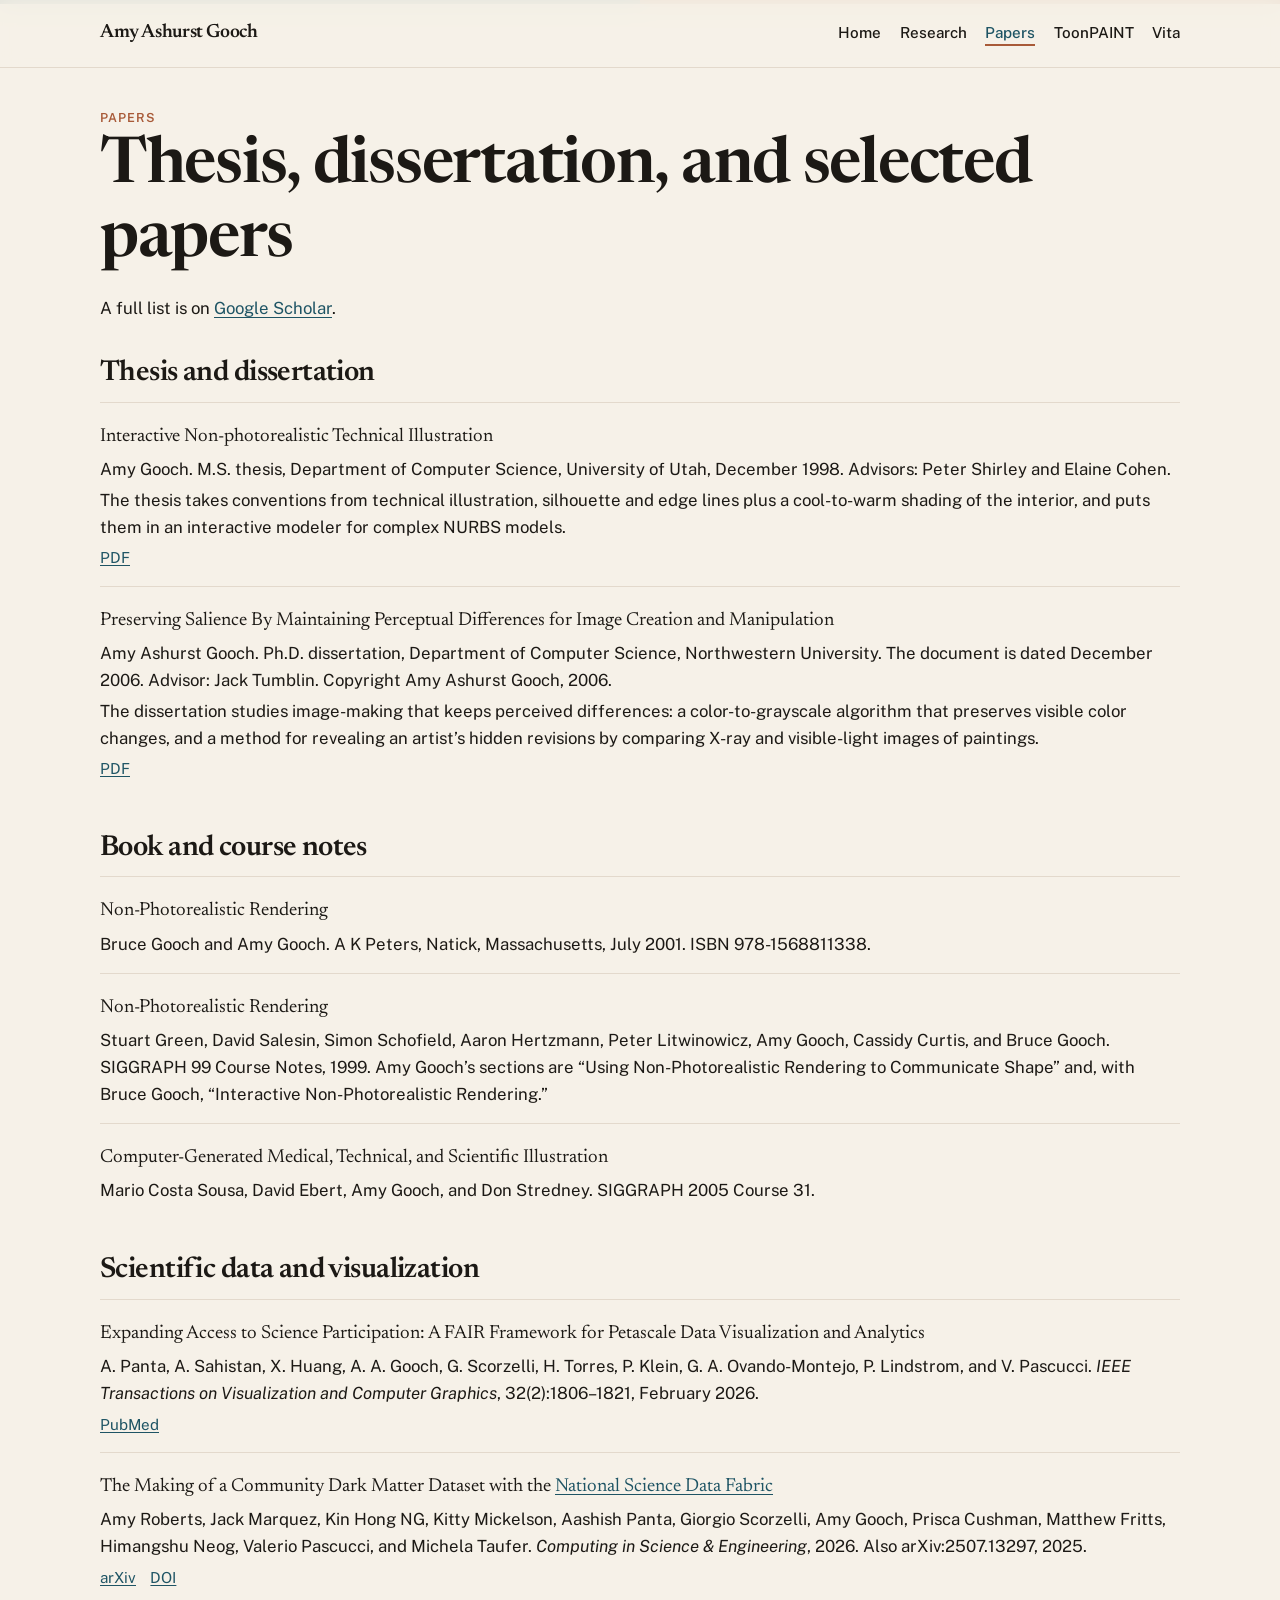
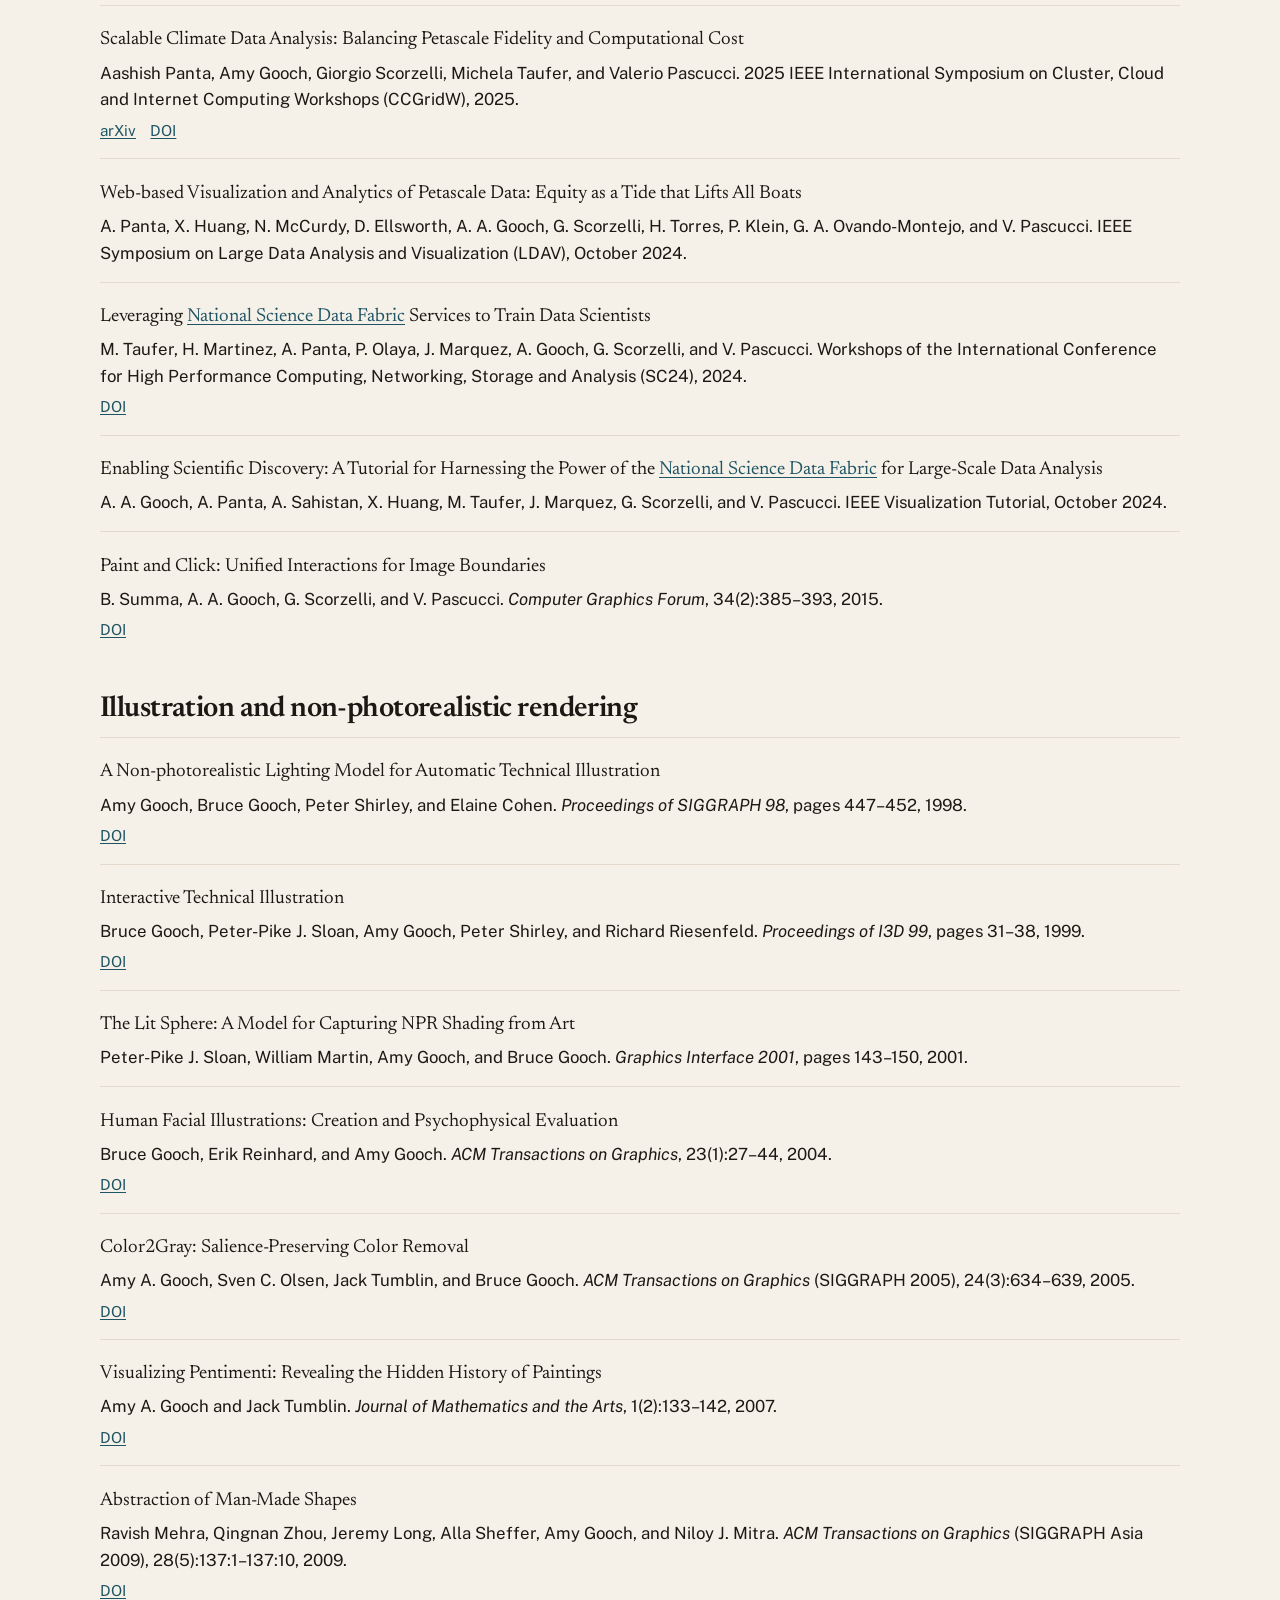
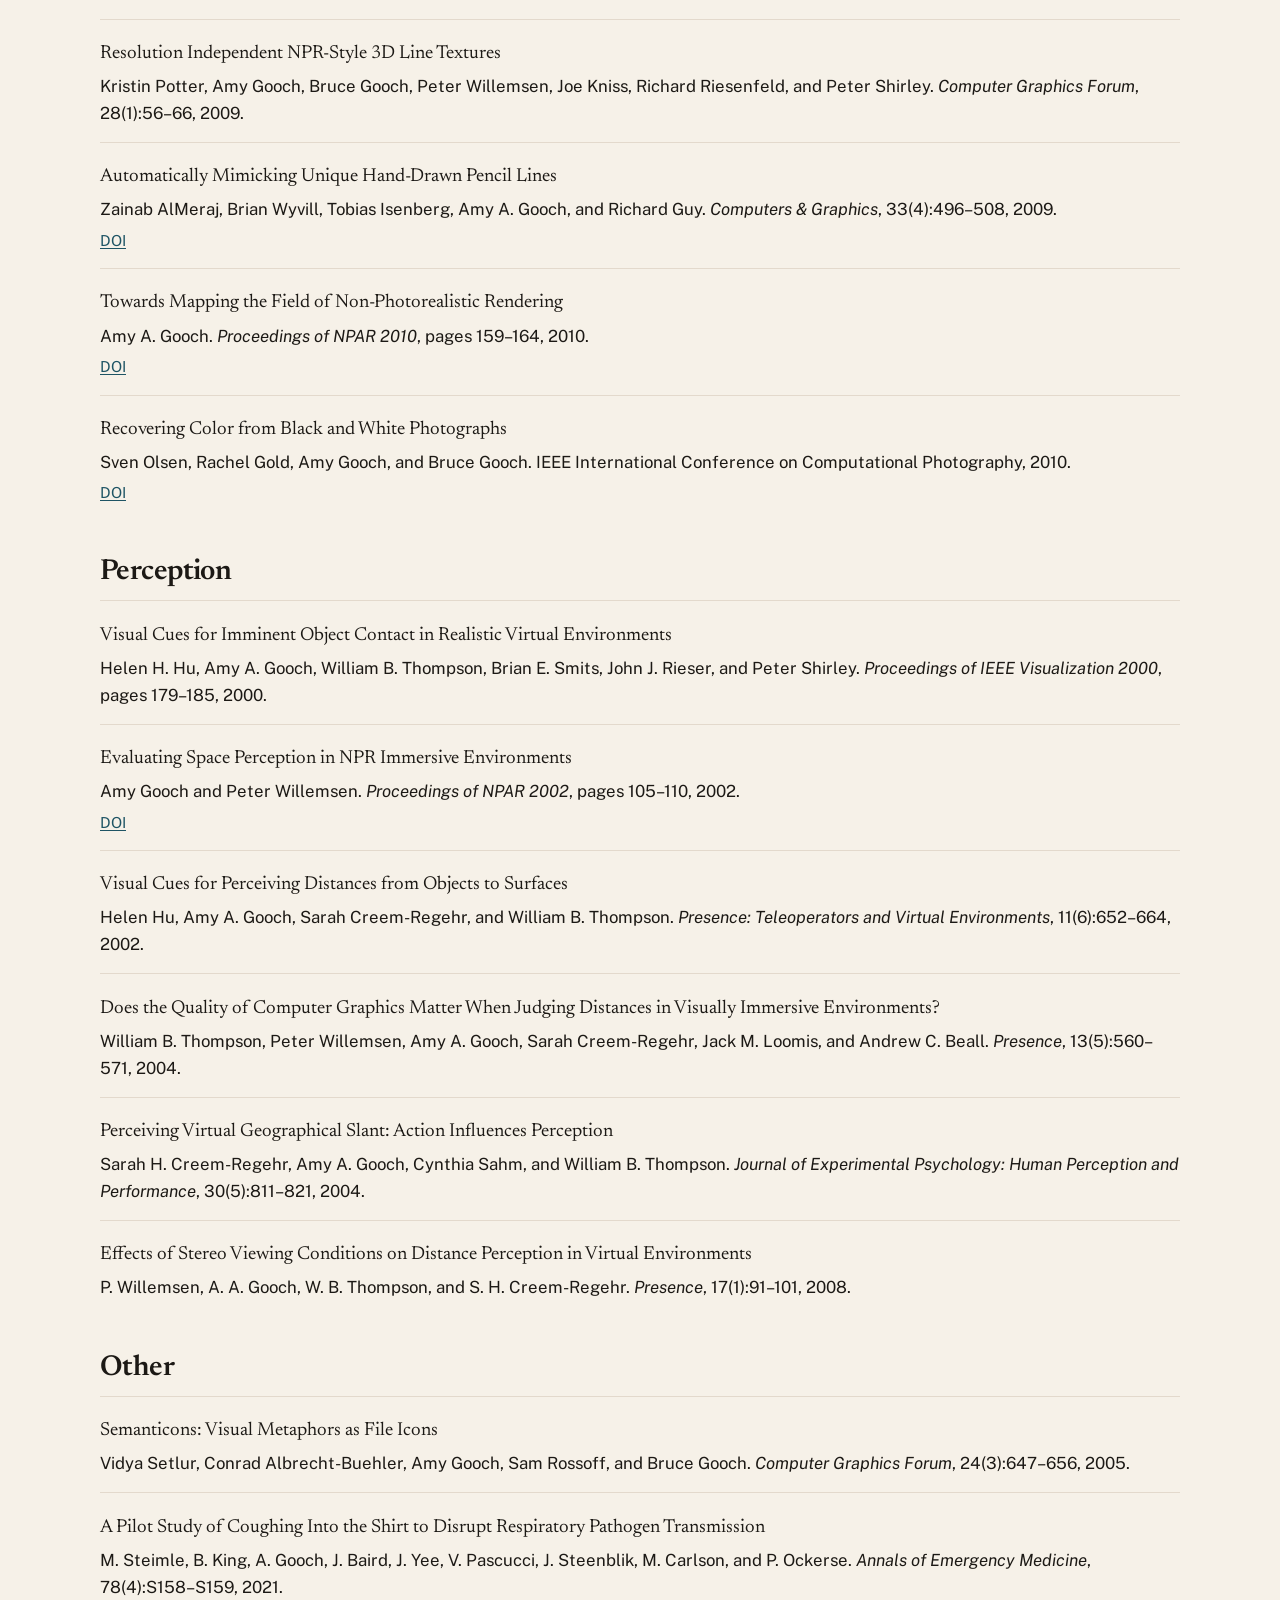
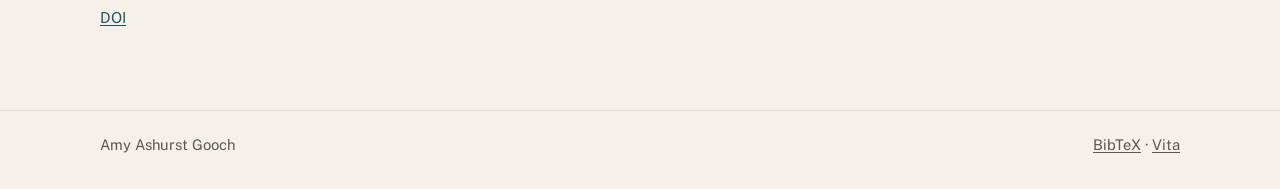
==== commit c3920c89: "Show the current OpenVisus and ScientistCloud work, and add the 2026 NSF vita. Co-authored-by: Curso" ====
--- a/papers.html
+++ b/papers.html
@@ -74,7 +74,7 @@
       </article>
 
       <article class="paper">
-        <p class="title">The Making of a Community Dark Matter Dataset with the National Science Data Fabric</p>
+        <p class="title">The Making of a Community Dark Matter Dataset with the <a href="https://nationalsciencedatafabric.org">National Science Data Fabric</a></p>
         <p>Amy Roberts, Jack Marquez, Kin Hong NG, Kitty Mickelson, Aashish Panta, Giorgio Scorzelli, Amy Gooch, Prisca Cushman, Matthew Fritts, Himangshu Neog, Valerio Pascucci, and Michela Taufer. <em>Computing in Science &amp; Engineering</em>, 2026. Also arXiv:2507.13297, 2025.</p>
         <p class="links"><a href="https://arxiv.org/abs/2507.13297">arXiv</a><a href="https://doi.org/10.1109/mcse.2026.3708720">DOI</a></p>
       </article>
@@ -91,13 +91,13 @@
       </article>
 
       <article class="paper">
-        <p class="title">Leveraging National Science Data Fabric Services to Train Data Scientists</p>
+        <p class="title">Leveraging <a href="https://nationalsciencedatafabric.org">National Science Data Fabric</a> Services to Train Data Scientists</p>
         <p>M. Taufer, H. Martinez, A. Panta, P. Olaya, J. Marquez, A. Gooch, G. Scorzelli, and V. Pascucci. Workshops of the International Conference for High Performance Computing, Networking, Storage and Analysis (SC24), 2024.</p>
         <p class="links"><a href="https://doi.org/10.1109/SCW63240.2024.00053">DOI</a></p>
       </article>
 
       <article class="paper">
-        <p class="title">Enabling Scientific Discovery: A Tutorial for Harnessing the Power of the National Science Data Fabric for Large-Scale Data Analysis</p>
+        <p class="title">Enabling Scientific Discovery: A Tutorial for Harnessing the Power of the <a href="https://nationalsciencedatafabric.org">National Science Data Fabric</a> for Large-Scale Data Analysis</p>
         <p>A. A. Gooch, A. Panta, A. Sahistan, X. Huang, M. Taufer, J. Marquez, G. Scorzelli, and V. Pascucci. IEEE Visualization Tutorial, October 2024.</p>
       </article>
 
--- a/css/site.css
+++ b/css/site.css
@@ -98,6 +98,15 @@
 
 h1 { font-size: clamp(2.4rem, 5vw, 4.2rem); margin: 0.2rem 0 0.6rem; }
 h2 { font-size: 1.8rem; margin: 2.2rem 0 0.7rem; }
+h2.with-logo a {
+  display: inline-flex;
+  align-items: center;
+  gap: 0.7rem;
+  color: inherit;
+  text-decoration: none;
+}
+h2.with-logo a:hover { color: var(--warm); }
+h2.with-logo img { height: 52px; width: auto; margin: 0; }
 h3 { font-size: 1.25rem; margin: 1.4rem 0 0.4rem; }
 
 .kicker {
@@ -193,6 +202,37 @@
   background: white;
 }
 .shots figcaption { margin-top: 0.45rem; }
+
+.montages {
+  display: grid;
+  grid-template-columns: 1fr 1fr;
+  gap: 1.2rem;
+  margin: 1.2rem 0 0.4rem;
+}
+.montages figure { margin: 0; }
+.montages.pair {
+  grid-template-columns: repeat(2, 280px);
+  justify-content: start;
+}
+.montages.pair video.portrait {
+  width: 100%;
+  max-width: none;
+  height: auto;
+  max-height: none;
+}
+.montages video {
+  width: 100%;
+  border-radius: 12px;
+  border: 1px solid var(--line);
+  background: #111;
+  box-shadow: var(--shadow);
+}
+.montages video.portrait {
+  width: auto;
+  max-width: 280px;
+  max-height: 520px;
+}
+.montages figcaption { margin-top: 0.45rem; }
 .features { margin: 0.4rem 0 0; padding-left: 1.15rem; }
 .features li { margin: 0.35rem 0; }
 
@@ -204,6 +244,29 @@
   padding: 0.8rem;
 }
 .wide-figure img { width: 100%; border-radius: 6px; }
+.video-pair {
+  display: grid;
+  grid-template-columns: 1fr 1fr;
+  gap: 1.2rem;
+  align-items: start;
+  margin: 1.2rem 0 0.4rem;
+}
+.video-pair .wide-figure { margin: 0.6rem 0 0; }
+.video-embed {
+  position: relative;
+  width: 100%;
+  aspect-ratio: 16 / 9;
+  background: #111;
+  border-radius: 6px;
+  overflow: hidden;
+}
+.video-embed iframe {
+  position: absolute;
+  inset: 0;
+  width: 100%;
+  height: 100%;
+  border: 0;
+}
 
 .entry {
   display: grid;
@@ -243,7 +306,7 @@
 footer a { color: var(--muted); }
 
 @media (max-width: 800px) {
-  .hero, .cards, .doc-grid, .split, .triptych, .entry, .shots {
+  .hero, .cards, .doc-grid, .split, .triptych, .entry, .shots, .montages, .montages.pair, .video-pair {
     grid-template-columns: 1fr;
   }
   .shots { max-width: 280px; }
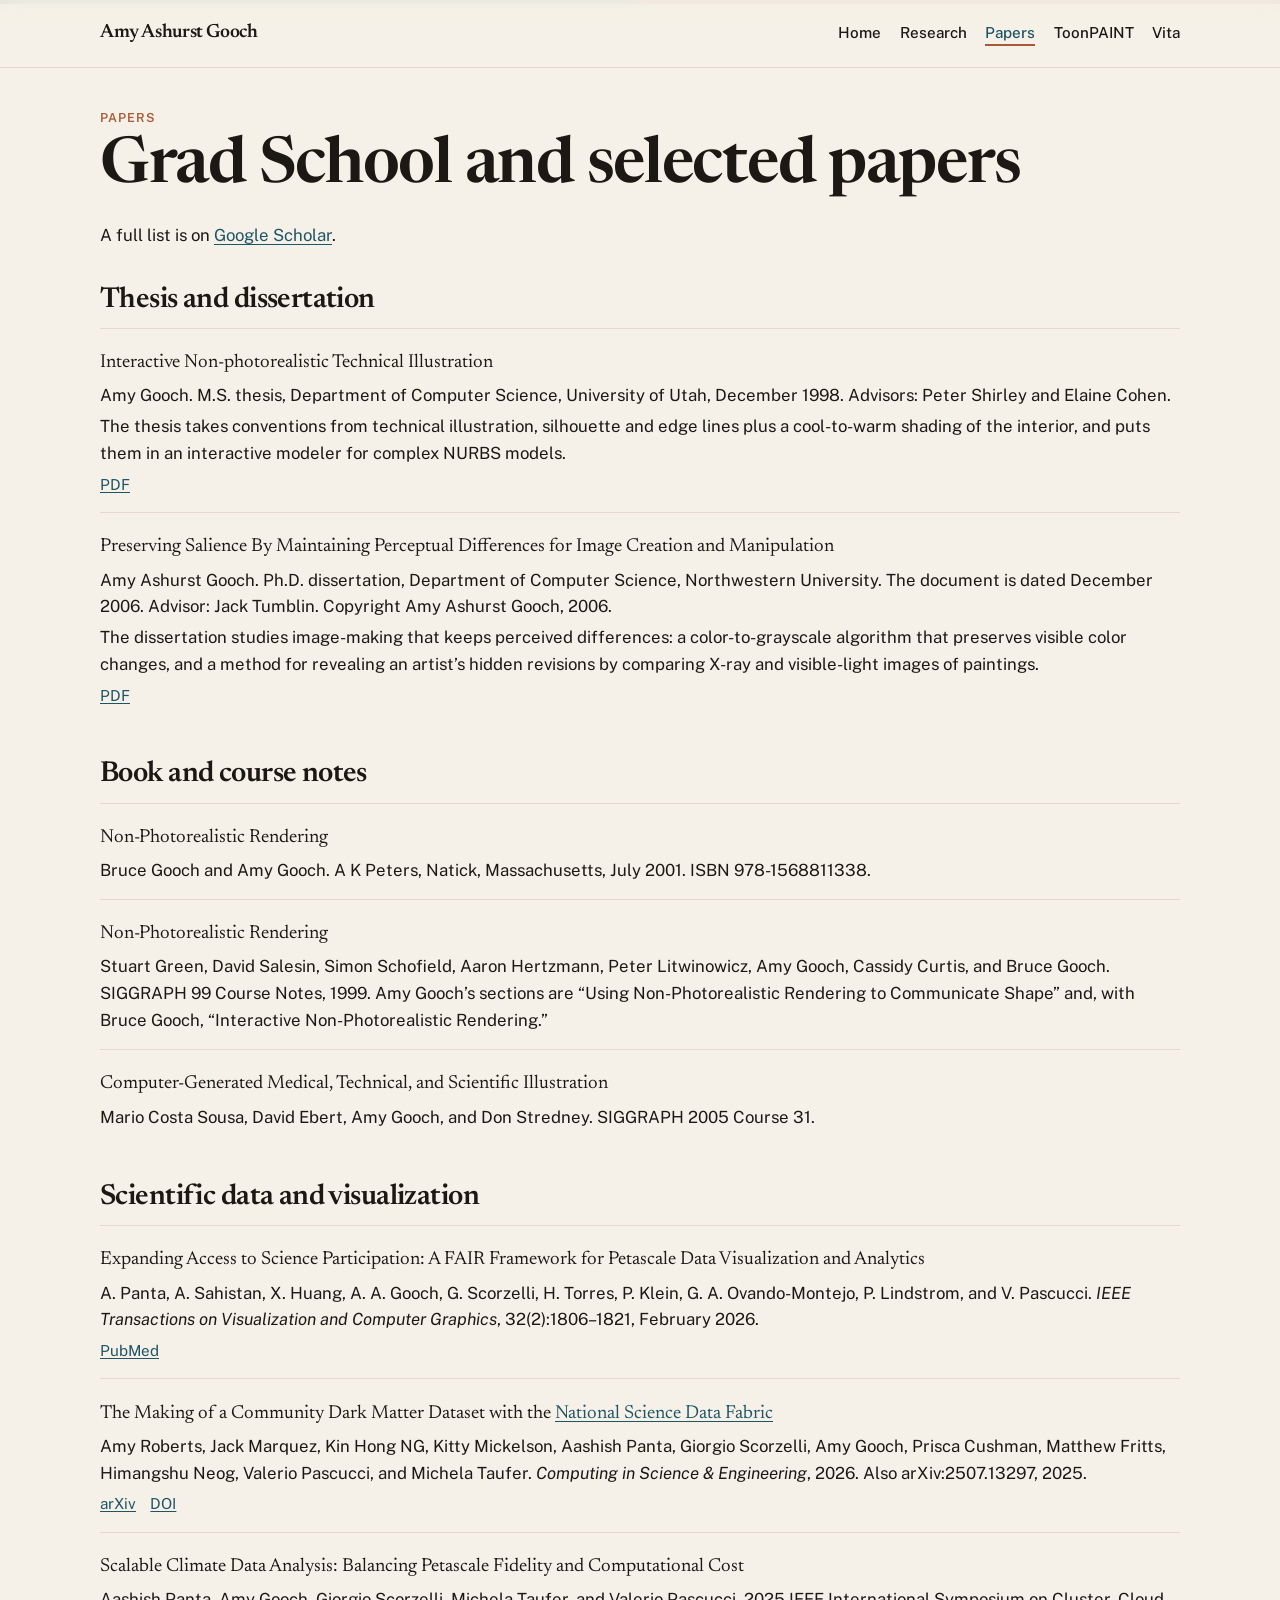
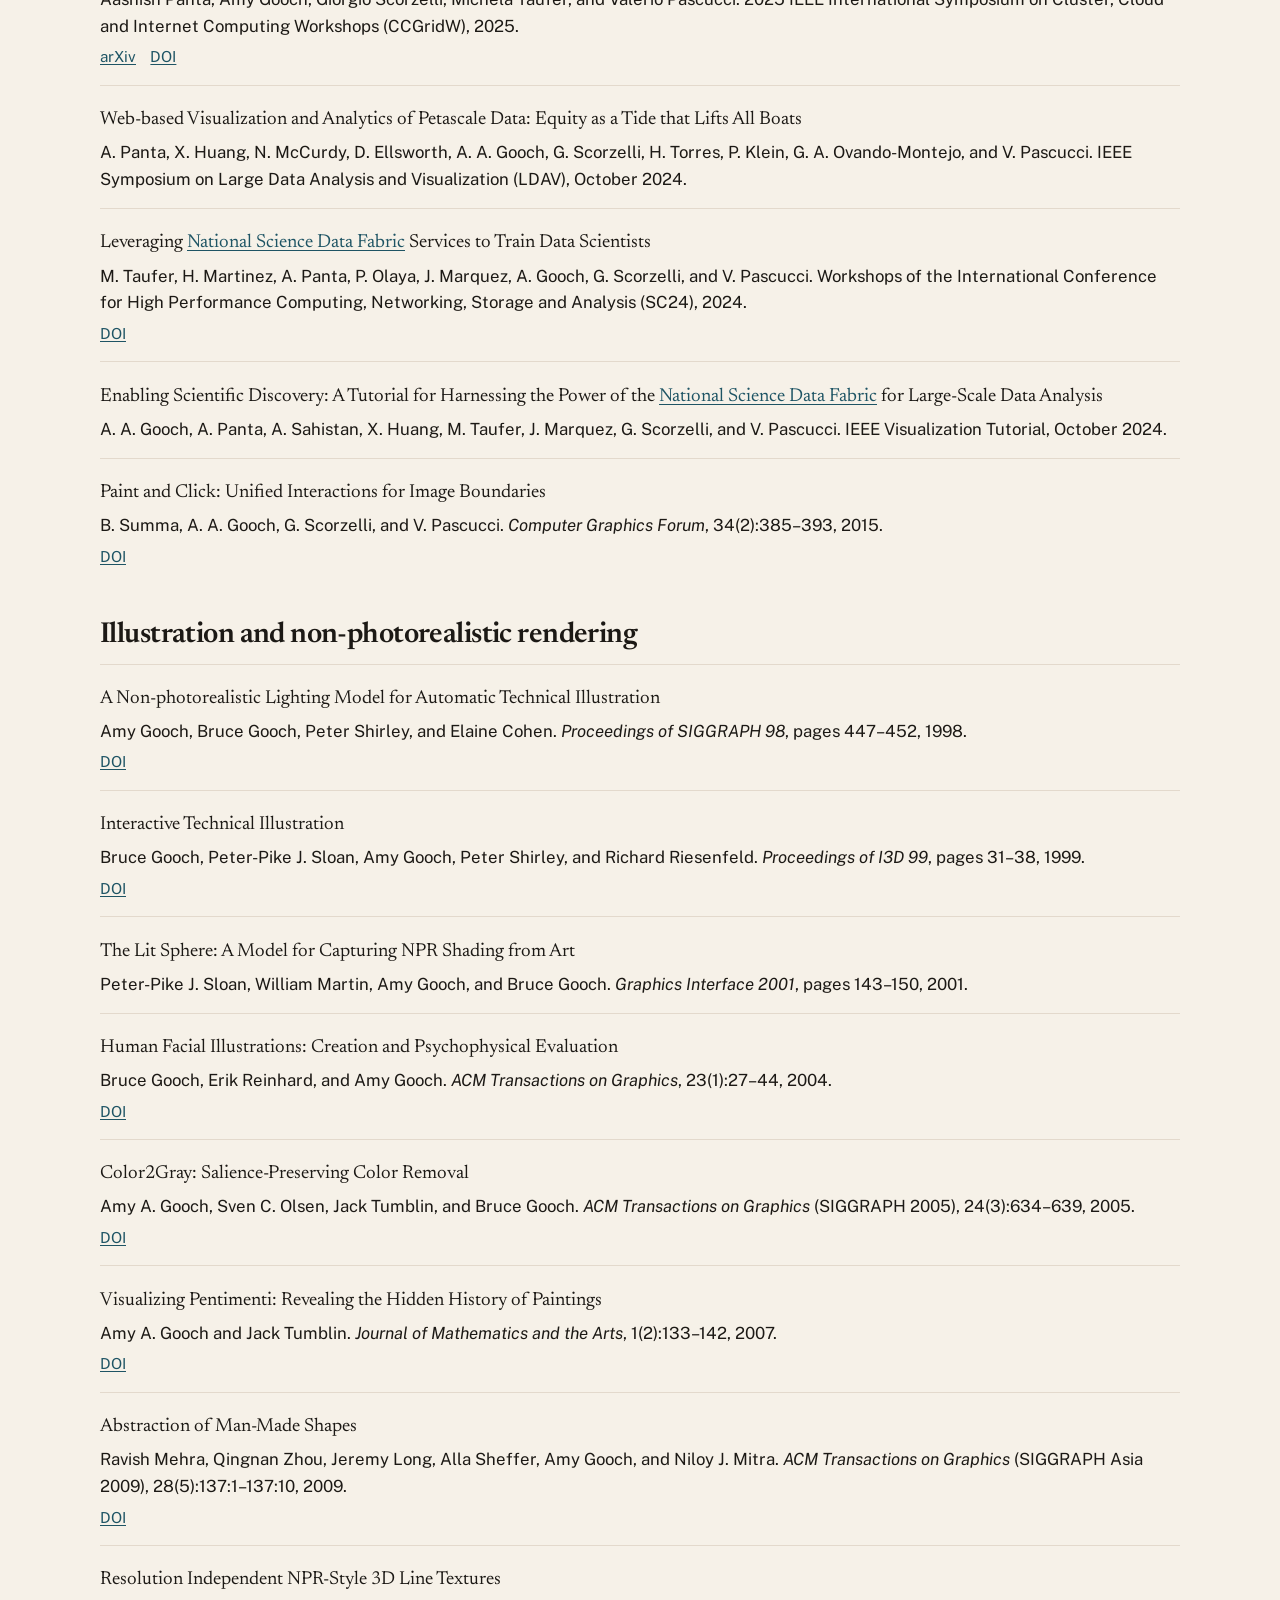
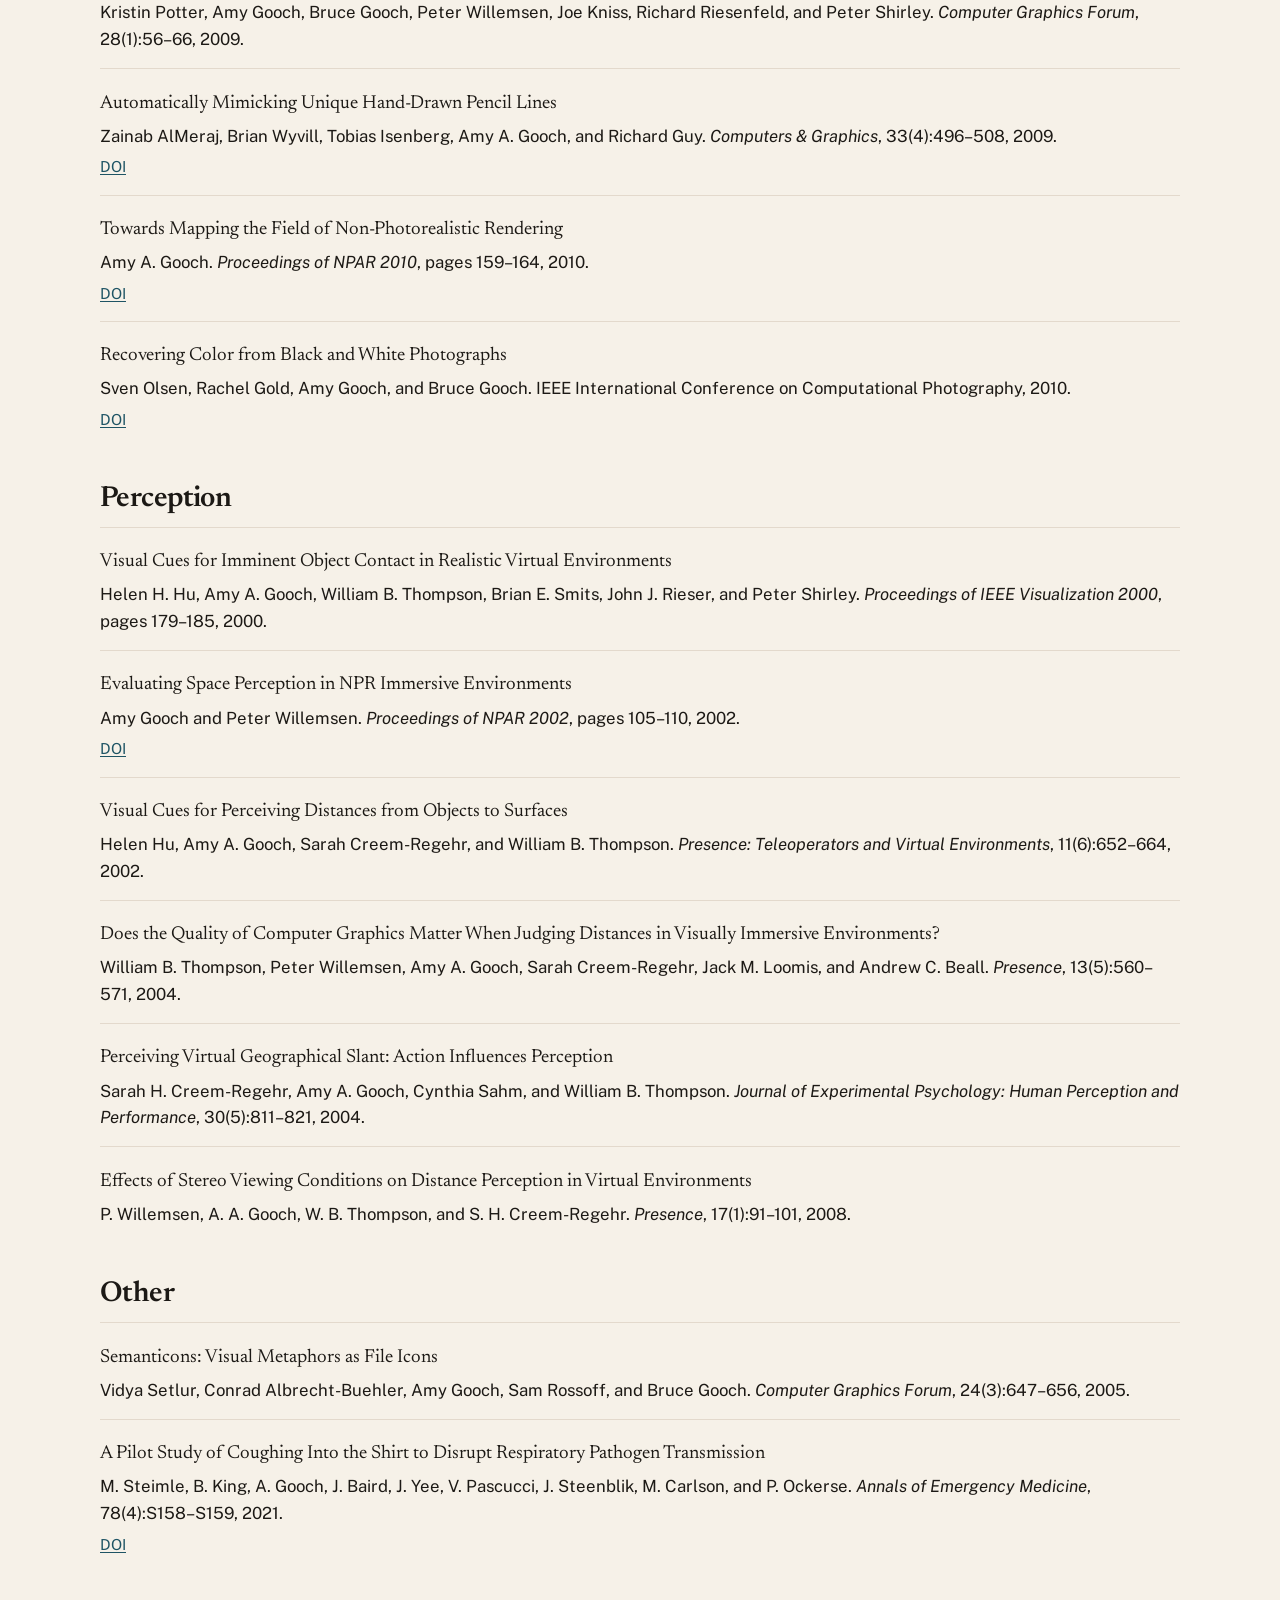
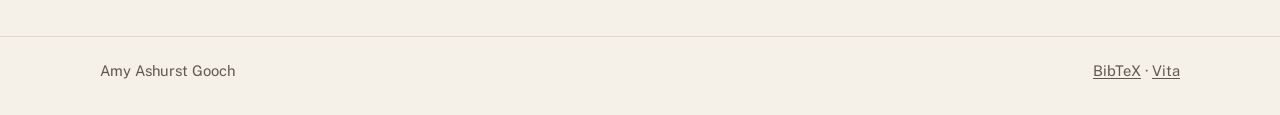
==== commit f15fd7e6: "Rename the papers page heading to Grad School and selected papers. Co-authored-by: Cursor <cursorage" ====
--- a/papers.html
+++ b/papers.html
@@ -4,7 +4,7 @@
   <meta charset="utf-8">
   <meta name="viewport" content="width=device-width, initial-scale=1">
   <title>Papers · Amy Ashurst Gooch</title>
-  <meta name="description" content="Thesis, dissertation, and selected papers of Amy Ashurst Gooch.">
+  <meta name="description" content="Grad School and selected papers of Amy Ashurst Gooch.">
   <link rel="icon" href="favicon.svg" type="image/svg+xml">
   <link rel="preconnect" href="https://fonts.googleapis.com">
   <link rel="preconnect" href="https://fonts.gstatic.com" crossorigin>
@@ -29,7 +29,7 @@
   <main id="content">
     <div class="wrap">
       <p class="kicker">Papers</p>
-      <h1>Thesis, dissertation, and selected papers</h1>
+      <h1>Grad School and selected papers</h1>
       <p>A full list is on <a href="https://scholar.google.com/citations?user=aF2aHtMAAAAJ">Google Scholar</a>.</p>
 
       <h2 id="theses">Thesis and dissertation</h2>
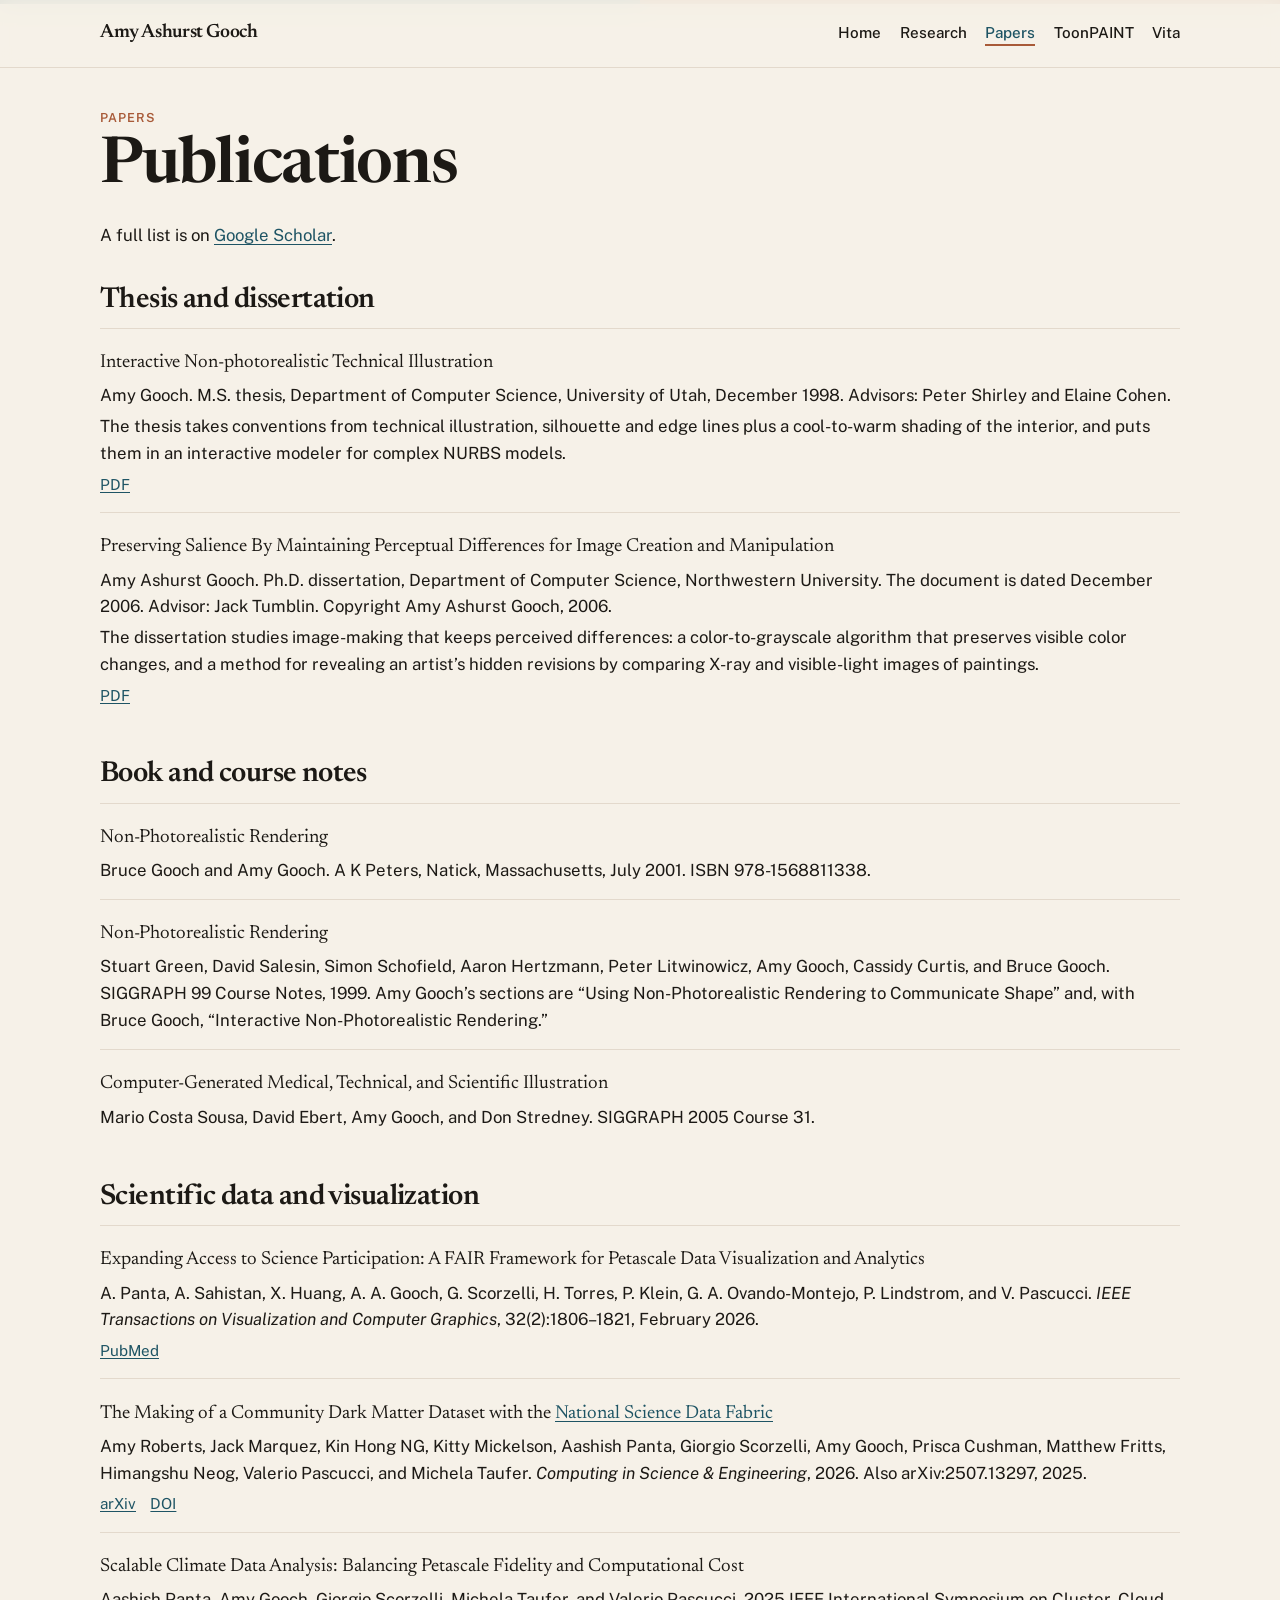
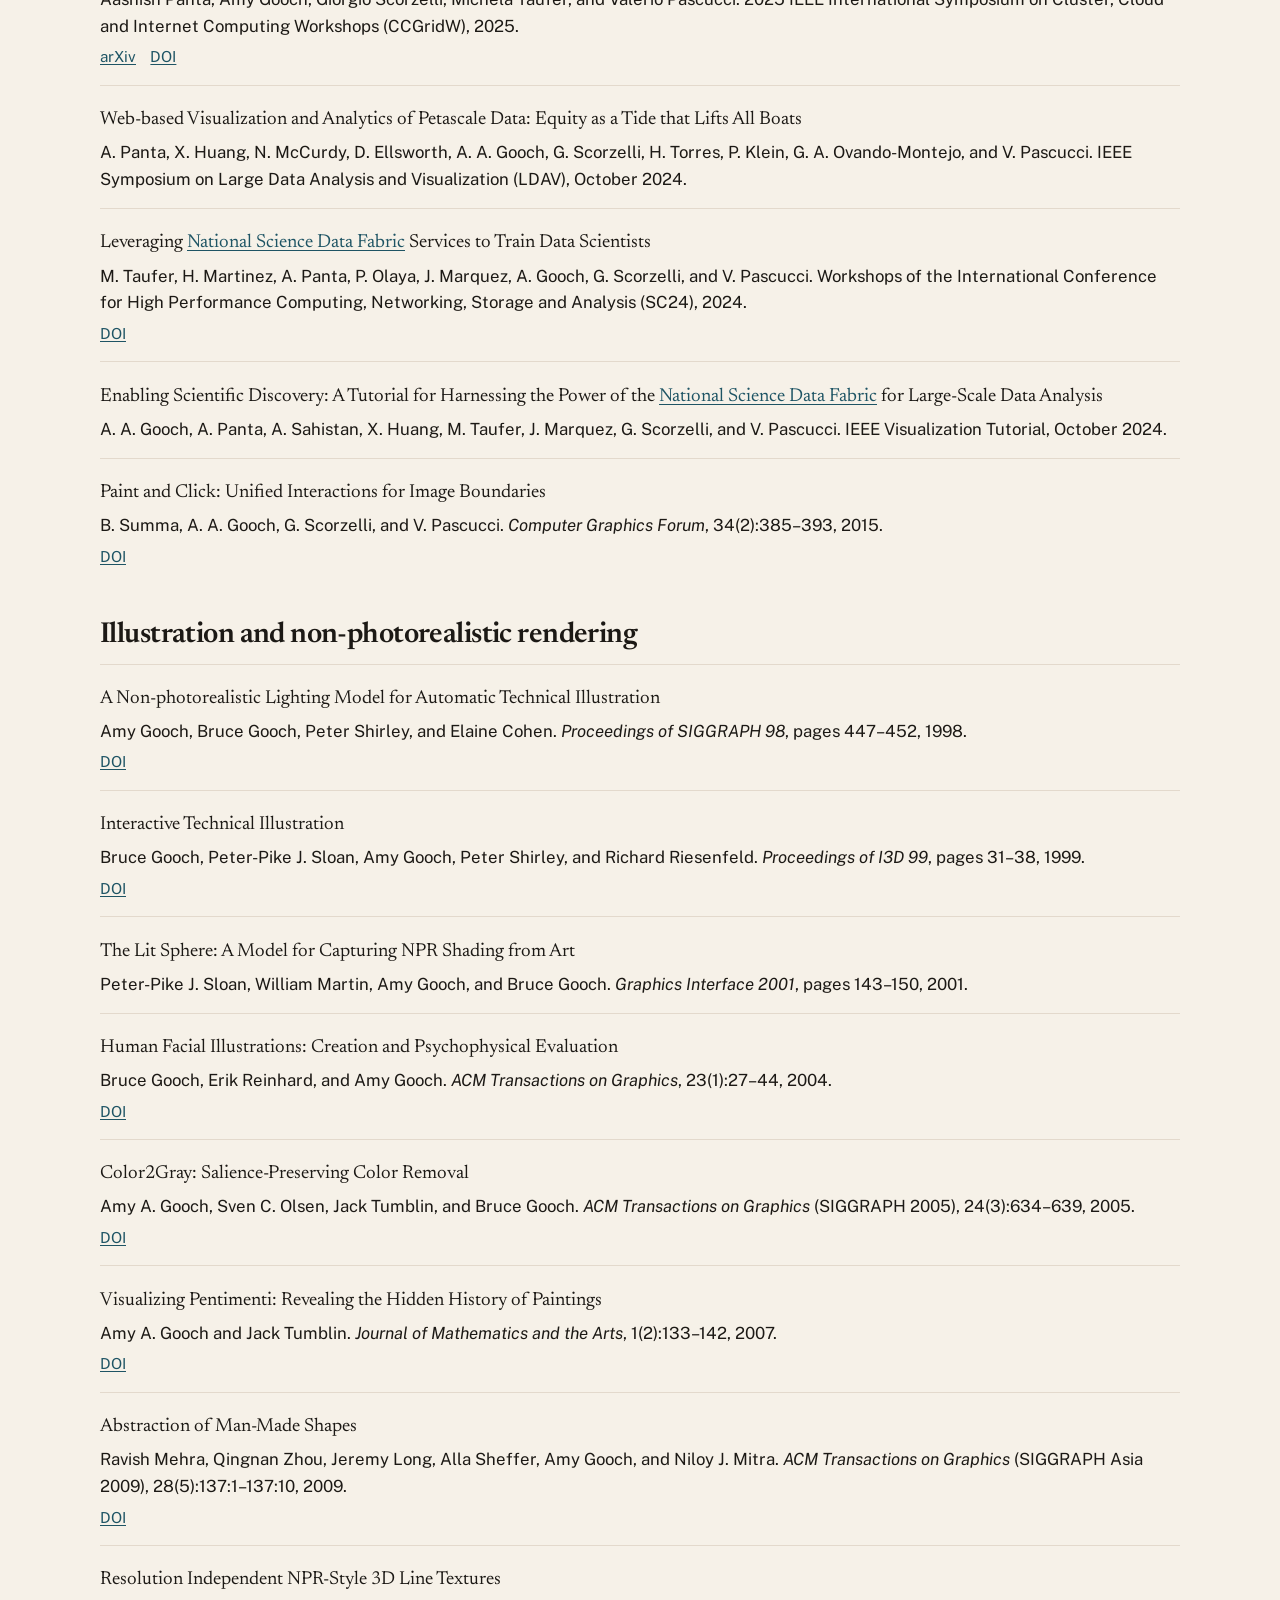
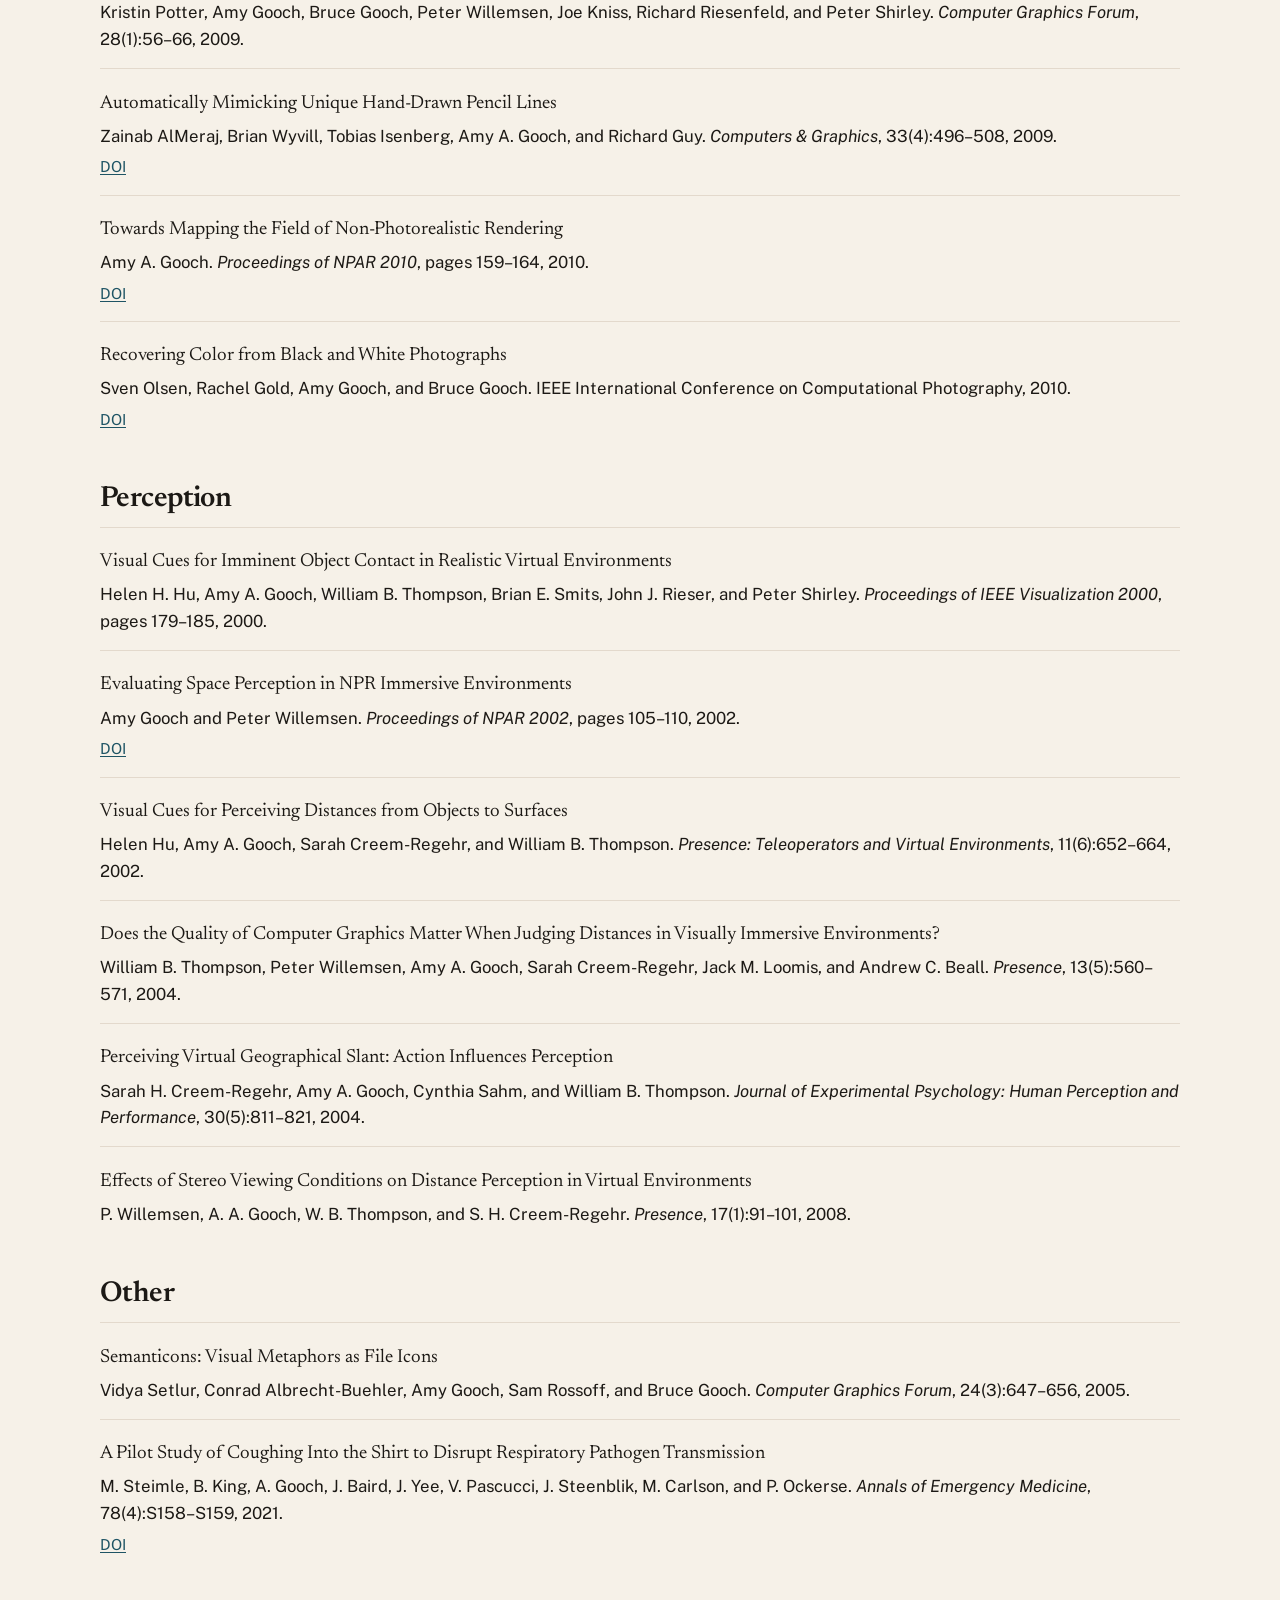
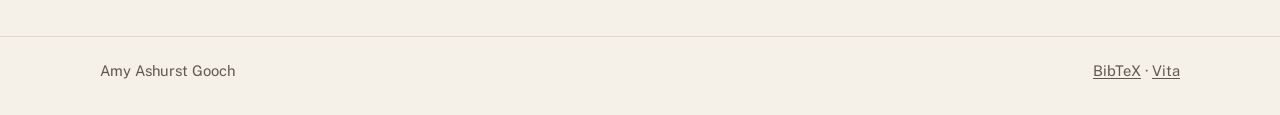
==== commit 0c19cee7: "Rename the papers page heading to Publications. Co-authored-by: Cursor <cursoragent@cursor.com>" ====
--- a/papers.html
+++ b/papers.html
@@ -4,7 +4,7 @@
   <meta charset="utf-8">
   <meta name="viewport" content="width=device-width, initial-scale=1">
   <title>Papers · Amy Ashurst Gooch</title>
-  <meta name="description" content="Grad School and selected papers of Amy Ashurst Gooch.">
+  <meta name="description" content="Publications of Amy Ashurst Gooch.">
   <link rel="icon" href="favicon.svg" type="image/svg+xml">
   <link rel="preconnect" href="https://fonts.googleapis.com">
   <link rel="preconnect" href="https://fonts.gstatic.com" crossorigin>
@@ -29,7 +29,7 @@
   <main id="content">
     <div class="wrap">
       <p class="kicker">Papers</p>
-      <h1>Grad School and selected papers</h1>
+      <h1>Publications</h1>
       <p>A full list is on <a href="https://scholar.google.com/citations?user=aF2aHtMAAAAJ">Google Scholar</a>.</p>
 
       <h2 id="theses">Thesis and dissertation</h2>
